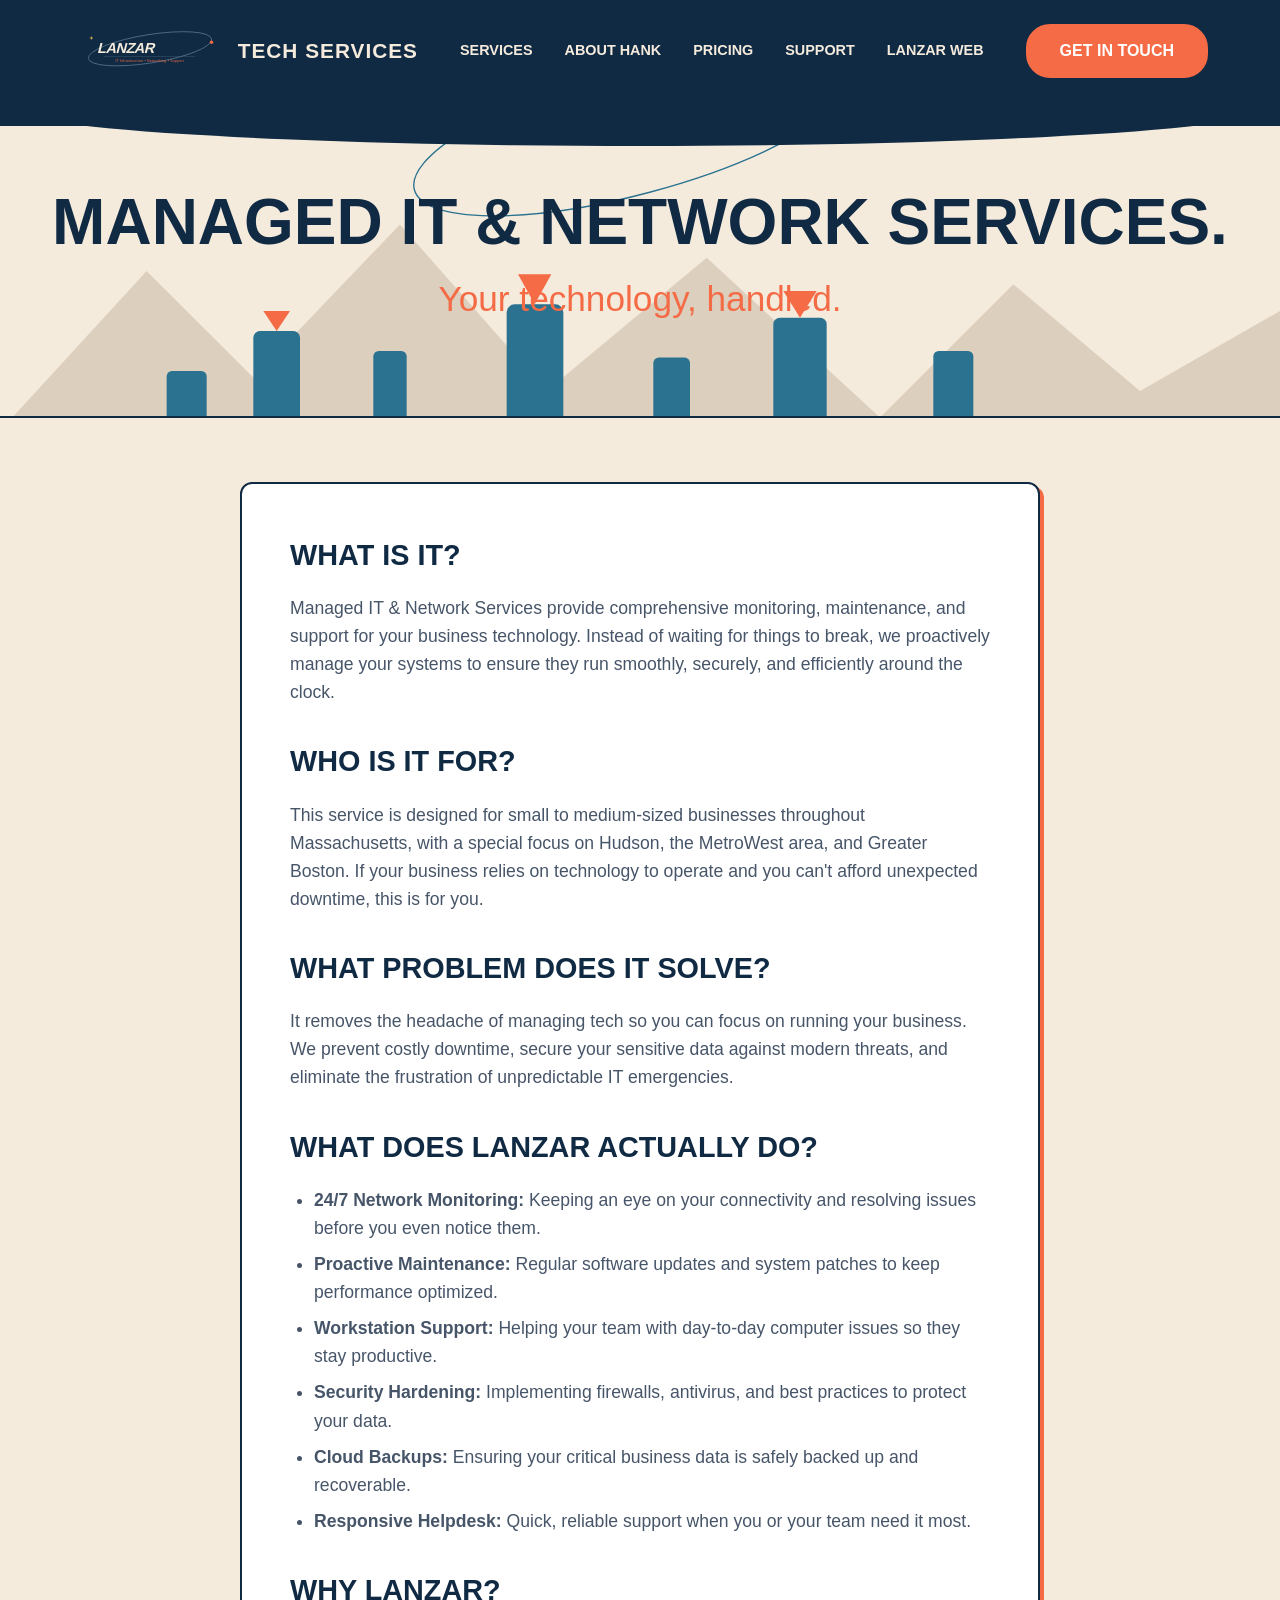
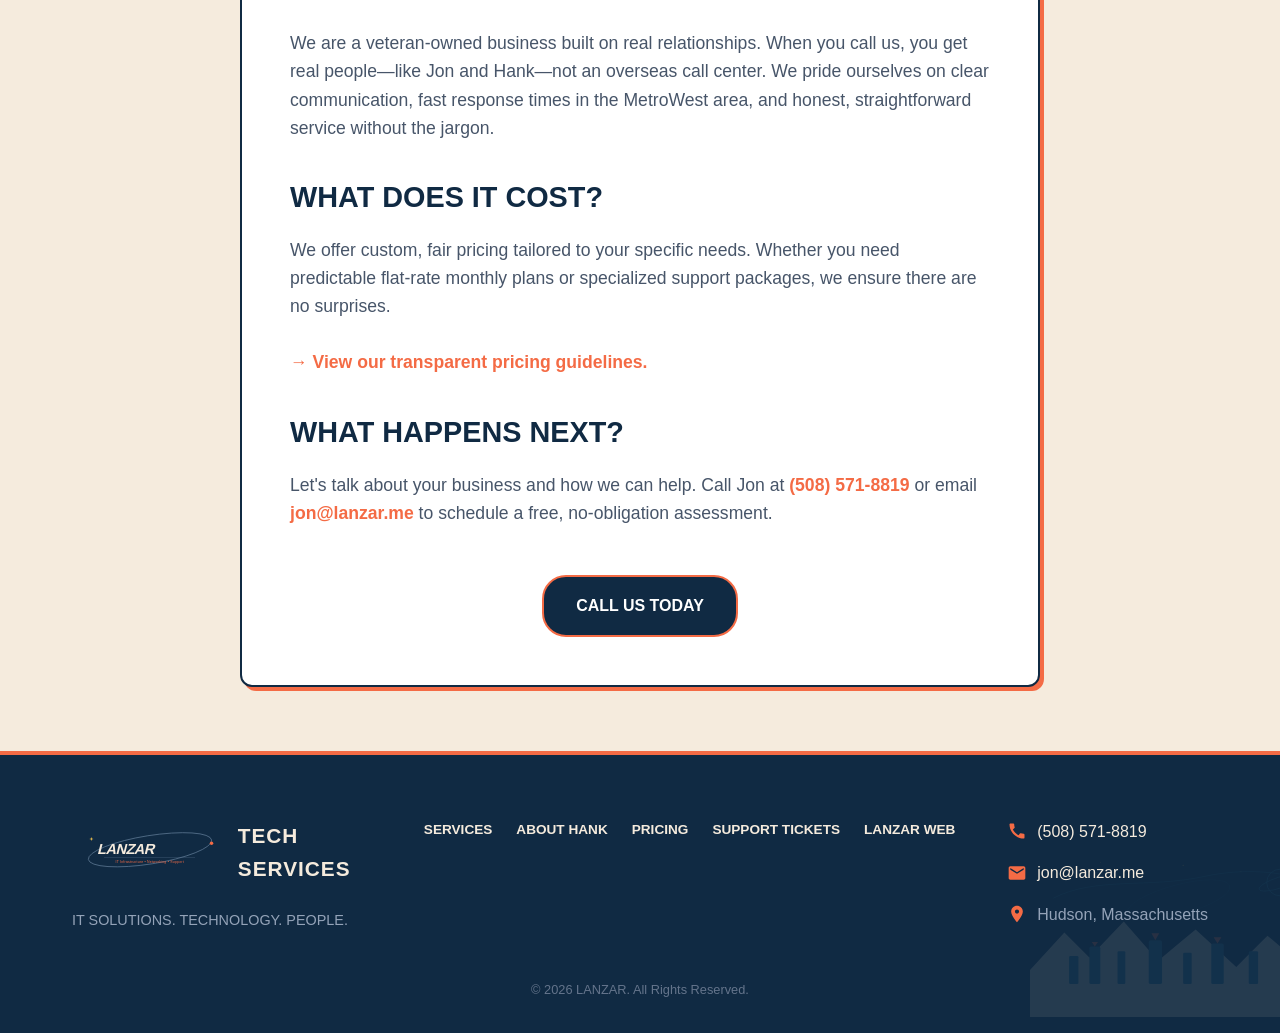
==== managed-it-support.html @ a82e100e "feat(content): add managed IT service page" ====
<!DOCTYPE html>
<html lang="en">
<head>
  <meta charset="UTF-8">
  <meta name="viewport" content="width=device-width, initial-scale=1.0">
  <title>Managed IT & Network Services | LANZAR Tech Services</title>
  <meta name="description" content="Professional Managed IT & Network Services for businesses in Massachusetts, Hudson, MetroWest, and Greater Boston. Prevent downtime and secure your data with LANZAR.">
  <link rel="canonical" href="https://it.lanzar.me/managed-it-support.html">
  <script type="application/ld+json">
  {
    "@context": "https://schema.org",
    "@type": "Service",
    "name": "Managed IT & Network Services",
    "provider": {
      "@type": "LocalBusiness",
      "name": "LANZAR Tech Services",
      "telephone": "+15085718819",
      "email": "jon@lanzar.me",
      "address": {
        "@type": "PostalAddress",
        "addressLocality": "Hudson",
        "addressRegion": "MA",
        "addressCountry": "US"
      }
    },
    "areaServed": {
      "@type": "State",
      "name": "Massachusetts"
    },
    "description": "Comprehensive monitoring, maintenance, and support for business technology in MetroWest and Greater Boston."
  }
  </script>
  <link rel="preconnect" href="https://fonts.googleapis.com">
  <link rel="preconnect" href="https://fonts.gstatic.com" crossorigin>
  <link href="https://fonts.googleapis.com/css2?family=Inter:wght@400;600;700&display=swap" rel="stylesheet">
  <link rel="stylesheet" href="css/main.css">
  <link rel="icon" type="image/svg+xml" href="images/logo-it-light.svg">
  <link rel="icon" type="image/png" sizes="32x32" href="images/favicon-32x32.png">
</head>
<body style="background:var(--color-cream); margin:0;">

<header class="site-header">
  <div class="container" style="display:flex; justify-content:space-between; align-items:center; position:relative; z-index:20;">
    <a href="index.html" aria-label="Go to LANZAR IT homepage" style="display:flex; align-items:center; gap: 10px; text-decoration:none;">
      <img src="images/logo-it-light.svg" alt="LANZAR IT logo" style="height:45px;">
      <span style="font-weight:800; letter-spacing:1px; color:var(--color-cream); font-size:1.3rem;">TECH SERVICES</span>
    </a>
    <nav aria-label="Main navigation" style="display:flex; gap:2rem; align-items:center;">
      <a href="index.html">Services</a>
      <a href="index.html#about">About Hank</a>
      <a href="tech-pricing.html">Pricing</a>
      <a href="https://tickets.lanzar.me">Support</a>
      <a href="https://lanzar.me">LANZAR Web</a>
    </nav>
    <a href="tel:+15085718819" class="btn" style="position:relative; z-index:20;">GET IN TOUCH</a>
  </div>
</header>

<main>
  <!-- Hero Section -->
  <section style="background: url('images/background.svg') center/cover no-repeat; padding: 4rem 2rem; position: relative; border-bottom:2px solid var(--color-navy);">
    <div style="max-width:1200px; margin:0 auto; text-align:center;">
      <h1 style="font-size: 4rem; text-transform: uppercase; line-height: 1.0; color: var(--color-navy); margin-bottom: 1.5rem;">Managed IT &amp; Network Services.</h1>
      <p style="font-family: 'Brush Script MT', cursive, sans-serif; font-size: 2.2rem; color: var(--color-primary); margin-bottom: 2rem; line-height:1.2;">Your technology, handled.</p>
    </div>
  </section>

  <!-- Main Content -->
  <section class="section" style="padding:4rem 2rem;">
    <div style="max-width:800px; margin:0 auto; background:white; border: 2px solid var(--color-navy); border-radius:12px; padding:3rem; box-shadow: 4px 4px 0px var(--color-primary);">
      
      <h2 style="color:var(--color-navy); text-transform:uppercase; font-size:1.8rem; margin-bottom:1rem;">What is it?</h2>
      <p style="color:#475569; font-size:1.1rem; line-height:1.6; margin-bottom:2rem;">Managed IT &amp; Network Services provide comprehensive monitoring, maintenance, and support for your business technology. Instead of waiting for things to break, we proactively manage your systems to ensure they run smoothly, securely, and efficiently around the clock.</p>

      <h2 style="color:var(--color-navy); text-transform:uppercase; font-size:1.8rem; margin-bottom:1rem;">Who is it for?</h2>
      <p style="color:#475569; font-size:1.1rem; line-height:1.6; margin-bottom:2rem;">This service is designed for small to medium-sized businesses throughout Massachusetts, with a special focus on Hudson, the MetroWest area, and Greater Boston. If your business relies on technology to operate and you can't afford unexpected downtime, this is for you.</p>

      <h2 style="color:var(--color-navy); text-transform:uppercase; font-size:1.8rem; margin-bottom:1rem;">What problem does it solve?</h2>
      <p style="color:#475569; font-size:1.1rem; line-height:1.6; margin-bottom:2rem;">It removes the headache of managing tech so you can focus on running your business. We prevent costly downtime, secure your sensitive data against modern threats, and eliminate the frustration of unpredictable IT emergencies.</p>

      <h2 style="color:var(--color-navy); text-transform:uppercase; font-size:1.8rem; margin-bottom:1rem;">What does LANZAR actually do?</h2>
      <ul style="color:#475569; font-size:1.1rem; line-height:1.6; margin-bottom:2rem; padding-left:1.5rem;">
        <li style="margin-bottom:0.5rem;"><strong>24/7 Network Monitoring:</strong> Keeping an eye on your connectivity and resolving issues before you even notice them.</li>
        <li style="margin-bottom:0.5rem;"><strong>Proactive Maintenance:</strong> Regular software updates and system patches to keep performance optimized.</li>
        <li style="margin-bottom:0.5rem;"><strong>Workstation Support:</strong> Helping your team with day-to-day computer issues so they stay productive.</li>
        <li style="margin-bottom:0.5rem;"><strong>Security Hardening:</strong> Implementing firewalls, antivirus, and best practices to protect your data.</li>
        <li style="margin-bottom:0.5rem;"><strong>Cloud Backups:</strong> Ensuring your critical business data is safely backed up and recoverable.</li>
        <li style="margin-bottom:0.5rem;"><strong>Responsive Helpdesk:</strong> Quick, reliable support when you or your team need it most.</li>
      </ul>

      <h2 style="color:var(--color-navy); text-transform:uppercase; font-size:1.8rem; margin-bottom:1rem;">Why LANZAR?</h2>
      <p style="color:#475569; font-size:1.1rem; line-height:1.6; margin-bottom:2rem;">We are a veteran-owned business built on real relationships. When you call us, you get real people&mdash;like Jon and Hank&mdash;not an overseas call center. We pride ourselves on clear communication, fast response times in the MetroWest area, and honest, straightforward service without the jargon.</p>

      <h2 style="color:var(--color-navy); text-transform:uppercase; font-size:1.8rem; margin-bottom:1rem;">What does it cost?</h2>
      <p style="color:#475569; font-size:1.1rem; line-height:1.6; margin-bottom:2rem;">We offer custom, fair pricing tailored to your specific needs. Whether you need predictable flat-rate monthly plans or specialized support packages, we ensure there are no surprises. <br><br> <a href="tech-pricing.html" style="color:var(--color-primary); font-weight:700; text-decoration:none;">&rarr; View our transparent pricing guidelines.</a></p>

      <h2 style="color:var(--color-navy); text-transform:uppercase; font-size:1.8rem; margin-bottom:1rem;">What happens next?</h2>
      <p style="color:#475569; font-size:1.1rem; line-height:1.6; margin-bottom:2rem;">Let's talk about your business and how we can help. Call Jon at <a href="tel:+15085718819" style="color:var(--color-primary); font-weight:700; text-decoration:none;">(508) 571-8819</a> or email <a href="mailto:jon@lanzar.me" style="color:var(--color-primary); font-weight:700; text-decoration:none;">jon@lanzar.me</a> to schedule a free, no-obligation assessment.</p>

      <div style="text-align:center; margin-top:3rem;">
        <a href="tel:+15085718819" class="btn" style="background:var(--color-navy); color:white; border-radius:24px; display:inline-block; padding:1rem 2rem; text-decoration:none; font-weight:bold;">CALL US TODAY</a>
      </div>
    </div>
  </section>
</main>

<footer class="site-footer" style="background:var(--color-navy); color:white; padding:4rem 2rem 2rem; border-top:4px solid var(--color-primary); position:relative; overflow:hidden;">
  <div style="position:absolute; right:-50px; bottom:-50px; opacity:0.1; width:300px; height:300px; background:url('images/background.svg') center/contain no-repeat; z-index:1;"></div>
  
  <div class="container" style="max-width:1200px; margin:0 auto; display:flex; justify-content:space-between; align-items:flex-start; flex-wrap:wrap; gap:2rem; position:relative; z-index:2;">
    
    <div style="max-width:300px;">
      <a href="index.html" aria-label="Go to LANZAR IT homepage" style="display:flex; align-items:center; gap: 10px; margin-bottom:1.5rem; text-decoration:none;">
        <img src="images/logo-it-light.svg" alt="LANZAR IT logo" style="height:45px;">
        <span style="font-weight:800; letter-spacing:1px; color:var(--color-cream); font-size:1.3rem;">TECH SERVICES</span>
      </a>
      <p style="color:#94a3b8; font-size:0.9rem;">IT SOLUTIONS. TECHNOLOGY. PEOPLE.</p>
    </div>
    
    <div style="display:flex; gap:1.5rem; text-transform:uppercase; font-size:0.85rem; font-weight:700; align-items:center;">
      <a href="index.html" style="color:var(--color-cream); text-decoration:none;">Services</a>
      <a href="index.html#about" style="color:var(--color-cream); text-decoration:none;">About Hank</a>
      <a href="tech-pricing.html" style="color:var(--color-cream); text-decoration:none;">Pricing</a>
      <a href="https://tickets.lanzar.me" style="color:var(--color-cream); text-decoration:none;">Support Tickets</a>
      <a href="https://lanzar.me" style="color:var(--color-cream); text-decoration:none;">LANZAR Web</a>
    </div>

    <div style="display:flex; flex-direction:column; gap:1rem;">
      <a href="tel:+15085718819" style="color:var(--color-cream); display:flex; align-items:center; gap:10px; text-decoration:none;">
        <svg width="20" height="20" fill="var(--color-primary)" viewBox="0 0 24 24"><path d="M20.01 15.38c-1.23 0-2.42-.2-3.53-.56a.977.977 0 0 0-1.01.24l-1.57 1.97c-2.83-1.35-5.48-3.9-6.89-6.83l1.95-1.66c.27-.28.35-.67.24-1.02-.37-1.11-.56-2.3-.56-3.53 0-.54-.45-.99-.99-.99H4.19C3.65 3 3 3.24 3 3.99 3 13.28 10.73 21 20.01 21c.71 0 .99-.63.99-1.18v-3.45c0-.54-.45-.99-.99-.99z"/></svg>
        (508) 571-8819
      </a>
      <a href="mailto:jon@lanzar.me" style="color:var(--color-cream); display:flex; align-items:center; gap:10px; text-decoration:none;">
        <svg width="20" height="20" fill="var(--color-primary)" viewBox="0 0 24 24"><path d="M20 4H4c-1.1 0-1.99.9-1.99 2L2 18c0 1.1.9 2 2 2h16c1.1 0 2-.9 2-2V6c0-1.1-.9-2-2-2zm0 4l-8 5-8-5V6l8 5 8-5v2z"/></svg>
        jon@lanzar.me
      </a>
      <div style="color:#94a3b8; display:flex; align-items:center; gap:10px;">
        <svg width="20" height="20" fill="var(--color-primary)" viewBox="0 0 24 24"><path d="M12 2C8.13 2 5 5.13 5 9c0 5.25 7 13 7 13s7-7.75 7-13c0-3.87-3.13-7-7-7zm0 9.5c-1.38 0-2.5-1.12-2.5-2.5s1.12-2.5 2.5-2.5 2.5 1.12 2.5 2.5-1.12 2.5-2.5 2.5z"/></svg>
        Hudson, Massachusetts
      </div>
    </div>

  </div>
  <div style="text-align:center; margin-top:3rem; font-size:0.8rem; color:#64748b; position:relative; z-index:2;">
    &copy; 2026 LANZAR. All Rights Reserved.
  </div>
</footer>

</body>
</html>
---- css/main.css ----
﻿
:root {
    --color-navy: #102A43;
    --color-cream: #F5EBDD;
    --color-primary: #F46B45;
    --color-accent: #E2B84D;
    --font-heading: 'Space Grotesk', sans-serif;
    --font-body: 'Space Grotesk', sans-serif;
}

* {
    box-sizing: border-box;
    margin: 0;
    padding: 0;
}

body {
    font-family: var(--font-body);
    background-color: var(--color-cream);
    color: var(--color-navy);
    line-height: 1.6;
    overflow-x: hidden;
}

.container {
    max-width: 1200px;
    margin: 0 auto;
    padding: 0 2rem;
}

/* Header */
.site-header {
    background: var(--color-navy);
    color: white;
    padding: 1.5rem 0 3rem 0; /* Extra padding for the curve */
    position: relative;
}
.site-header::after {
    content: '';
    position: absolute;
    bottom: -20px;
    left: 0;
    width: 100%;
    height: 40px;
    background: var(--color-navy);
    border-radius: 0 0 50% 50% / 0 0 100% 100%;
    z-index: 10;
}

nav a {
    color: var(--color-cream);
    text-decoration: none;
    font-weight: 700;
    text-transform: uppercase;
    font-size: 0.9rem;
    transition: color 0.2s;
}
nav a:hover {
    color: var(--color-primary);
}

.btn {
    display: inline-block;
    background-color: var(--color-primary);
    color: white;
    padding: 0.75rem 2rem;
    border-radius: 24px;
    text-decoration: none;
    font-weight: 700;
    text-transform: uppercase;
    text-align: center;
    transition: all 0.2s;
    border: 2px solid var(--color-primary);
}
.btn:hover {
    background-color: #d15532;
    border-color: #d15532;
    transform: translateY(-2px);
}
.btn-outline {
    background-color: transparent;
    color: var(--color-primary);
}
.btn-outline:hover {
    background-color: var(--color-primary);
    color: white;
}
.btn-outline-white {
    background-color: transparent;
    border: 2px solid white;
    color: white;
}
.btn-outline-white:hover {
    background-color: white;
    color: var(--color-navy);
}

.decor-star {
    color: var(--color-primary);
    font-size: 1.2rem;
    display: inline-block;
    transform: translateY(-5px);
    margin-left: 0.2rem;
}

/* Service Cards */
.service-card {
    background: white;
    border: 2px solid var(--color-navy);
    border-radius: 12px;
    overflow: hidden;
    box-shadow: 4px 4px 0px rgba(16, 42, 67, 0.1);
    display: flex;
    flex-direction: column;
    transition: transform 0.2s;
}
.service-card:hover {
    transform: translateY(-4px);
    box-shadow: 6px 6px 0px rgba(244, 107, 69, 0.3);
}
.service-card img {
    width: 100%;
    aspect-ratio: 4/3;
    object-fit: cover;
    border-bottom: 2px solid var(--color-navy);
}
.service-card-content {
    padding: 1.5rem;
    flex-grow: 1;
    display: flex;
    flex-direction: column;
}
.service-card h3 {
    color: var(--color-navy);
    text-transform: uppercase;
    font-size: 1.2rem;
    margin-bottom: 0.5rem;
    line-height: 1.2;
}
.service-card p {
    color: #475569;
    font-size: 0.95rem;
    margin-bottom: 1.5rem;
    flex-grow: 1;
}
.service-card .card-action {
    display: flex;
    justify-content: flex-end;
}
.icon-btn-round {
    background: var(--color-primary);
    color: white;
    width: 32px;
    height: 32px;
    border-radius: 50%;
    display: flex;
    align-items: center;
    justify-content: center;
    font-size: 1.2rem;
    font-weight: bold;
    text-decoration: none;
}

/* Floating Banner */
.floating-banner {
    background: white;
    border: 2px solid var(--color-navy);
    border-radius: 100px;
    padding: 1rem 3rem;
    box-shadow: 4px 4px 0px rgba(16, 42, 67, 0.1);
    display: flex;
    justify-content: space-between;
    align-items: center;
    flex-wrap: wrap;
    gap: 2rem;
    position: relative;
    z-index: 5;
    max-width: 1100px;
    margin: 4rem auto;
}

/* Icon features */
.feature-icon-list {
    display: flex;
    flex-direction: column;
    gap: 1.5rem;
}
.feature-item {
    display: flex;
    align-items: flex-start;
    gap: 1rem;
}
.feature-icon {
    background: var(--color-navy);
    color: white;
    width: 36px;
    height: 36px;
    border-radius: 50%;
    display: flex;
    align-items: center;
    justify-content: center;
    flex-shrink: 0;
}
.feature-item h4 {
    font-size: 1rem;
    text-transform: uppercase;
    color: var(--color-navy);
    margin-bottom: 0.2rem;
}
.feature-item p {
    font-size: 0.9rem;
    color: #475569;
    margin: 0;
}

/* Three column layout for Help/Van/Hank */
.three-col-grid {
    display: grid;
    grid-template-columns: 1fr 0.8fr 1fr;
    gap: 1.5rem;
}

/* Why Choose Icons */
.why-choose-grid {
    display: grid;
    grid-template-columns: repeat(auto-fit, minmax(200px, 1fr));
    gap: 2rem;
    margin-top: 3rem;
    padding-top: 3rem;
    border-top: 2px dashed #cbd5e1;
}
.why-item {
    display: flex;
    align-items: center;
    gap: 1rem;
}
.why-item-icon {
    width: 40px;
    height: 40px;
    border: 2px solid var(--color-navy);
    border-radius: 8px;
    display: flex;
    align-items: center;
    justify-content: center;
}

.script-text {
    font-family: 'Brush Script MT', cursive, sans-serif;
    color: var(--color-primary);
    line-height: 1.2;
}

*:focus-visible {
    outline: 2px solid #F46B45;
    outline-offset: 4px;
}
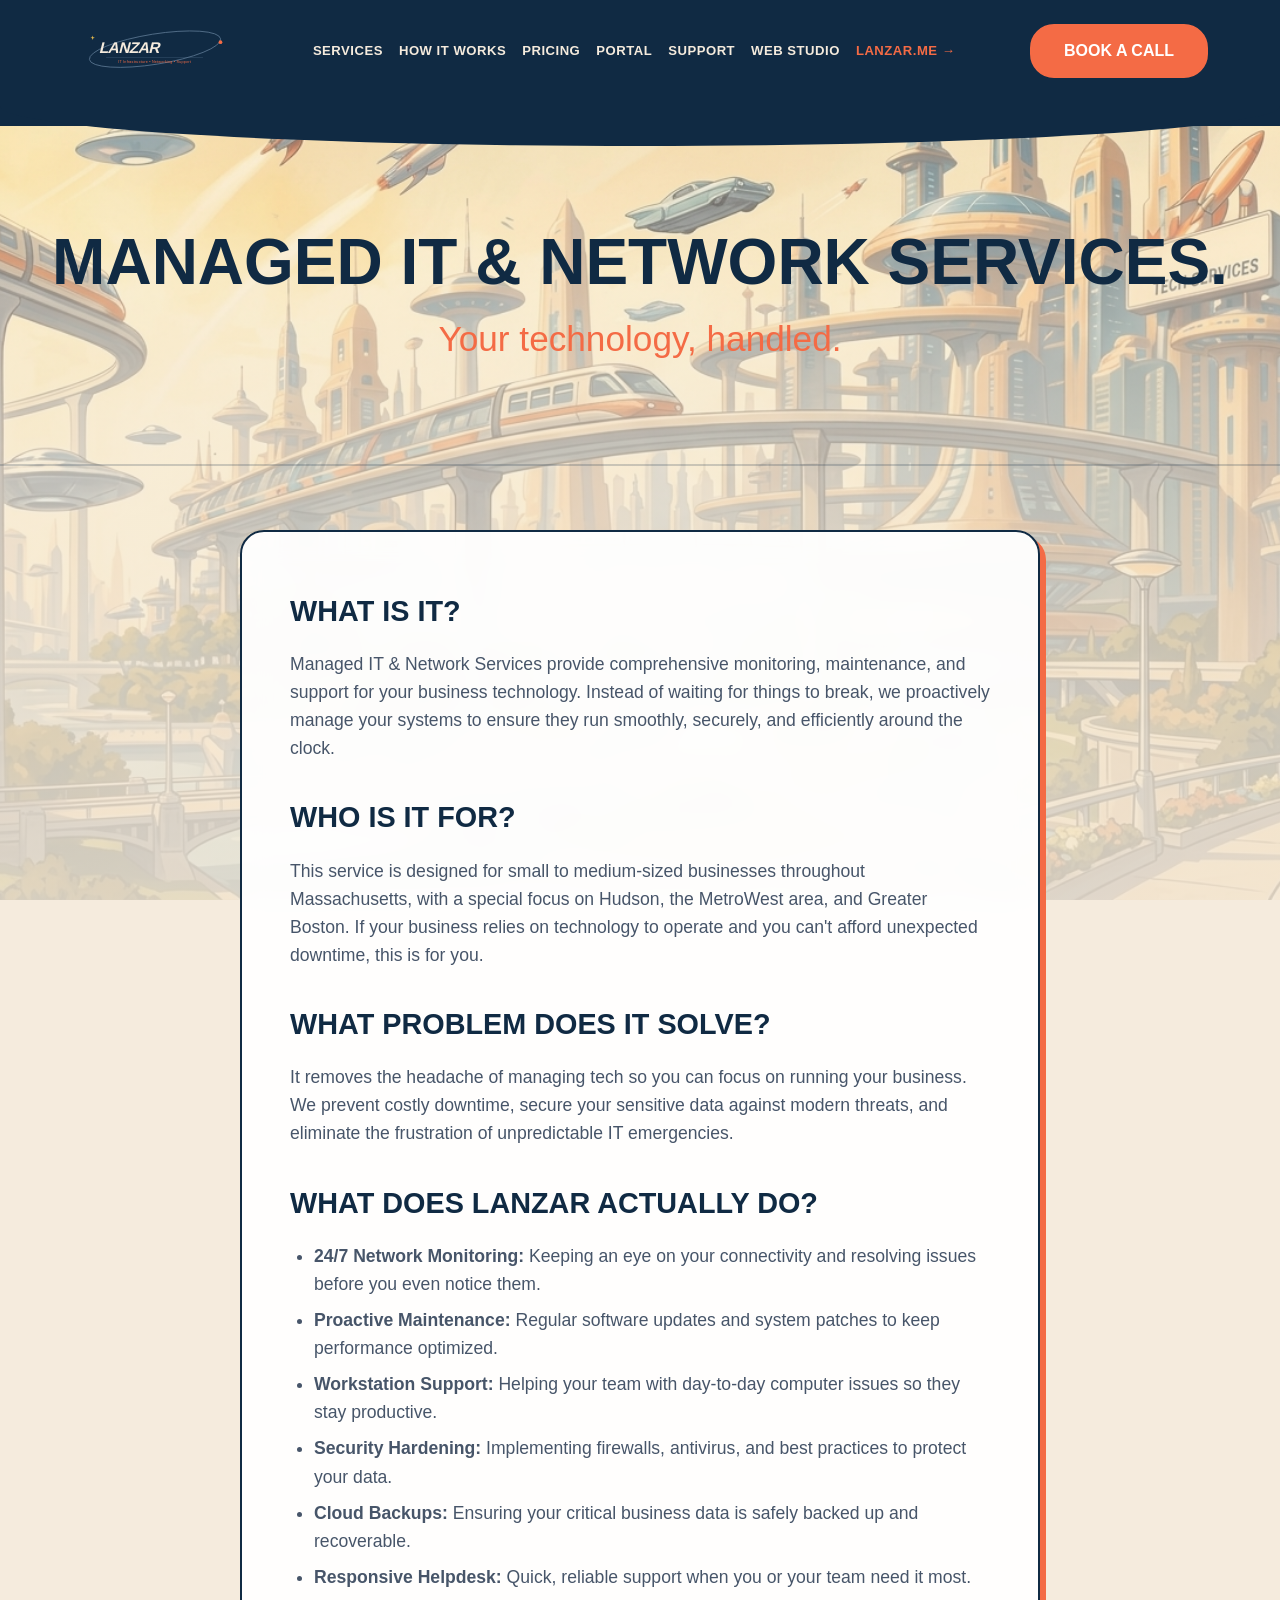
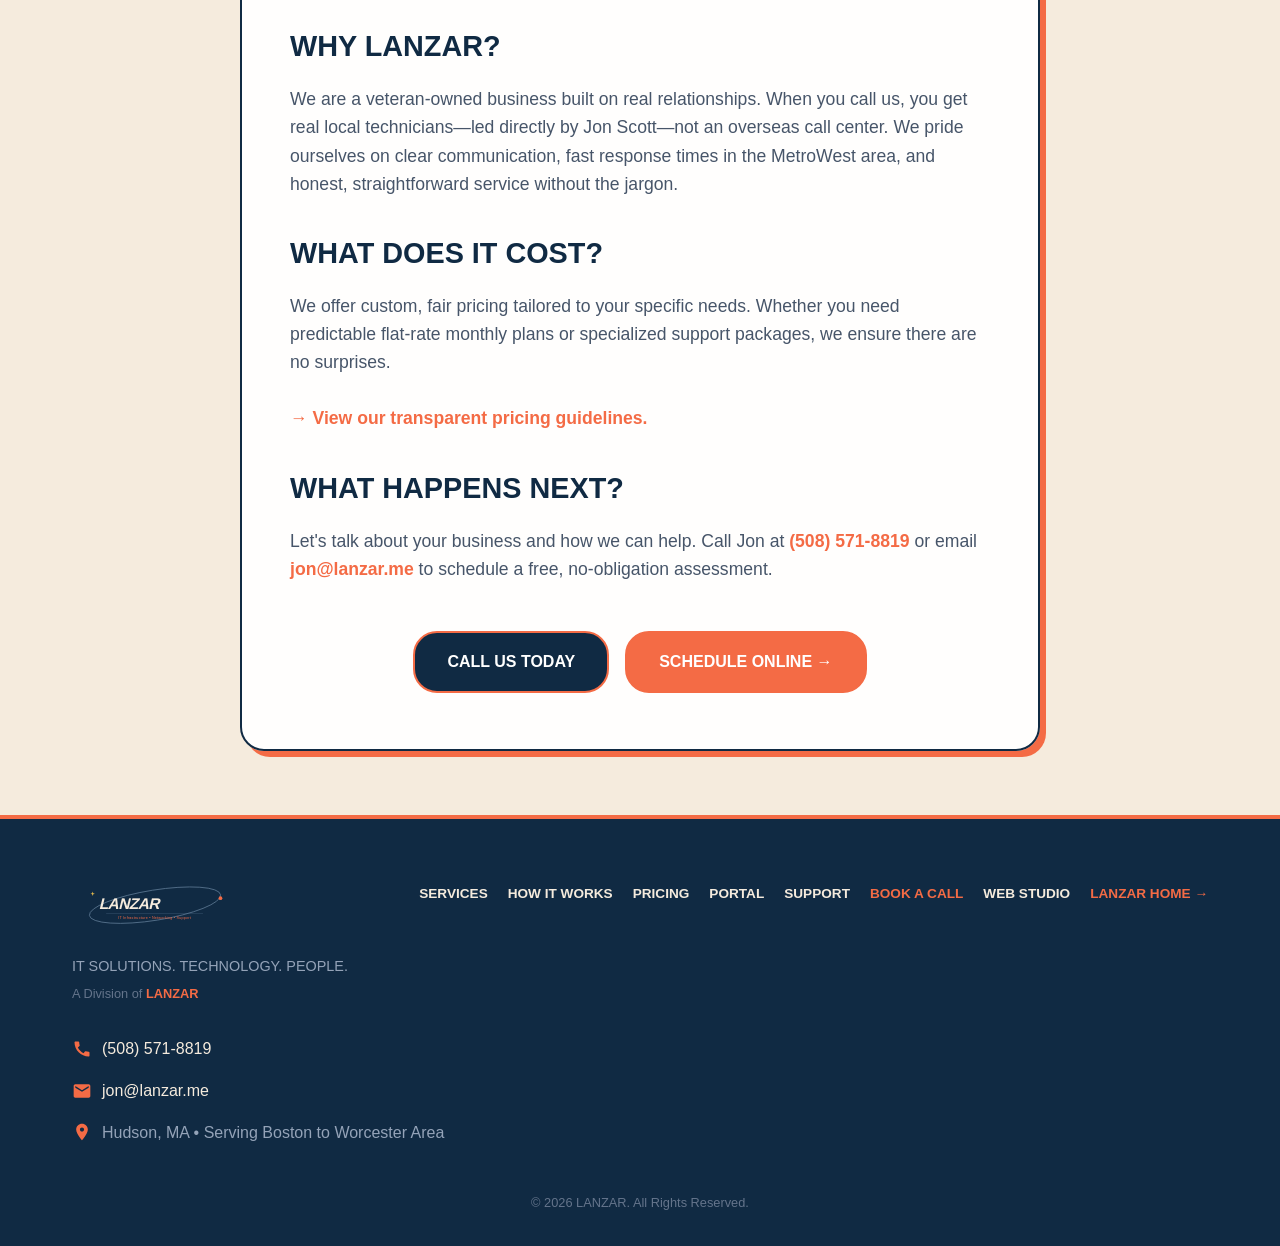
==== commit 78a9c14e: "feat(pricing): implement 3-tier support plans, on-demand pricing, defined packages, and local person" ====
--- a/managed-it-support.html
+++ b/managed-it-support.html
@@ -37,28 +37,30 @@
   <link rel="icon" type="image/svg+xml" href="images/logo-it-light.svg">
   <link rel="icon" type="image/png" sizes="32x32" href="images/favicon-32x32.png">
 </head>
-<body style="background:var(--color-cream); margin:0;">
+<body>
+<div class="site-backdrop" aria-hidden="true"></div>
 
 <header class="site-header">
   <div class="container" style="display:flex; justify-content:space-between; align-items:center; position:relative; z-index:20;">
-    <a href="index.html" aria-label="Go to LANZAR IT homepage" style="display:flex; align-items:center; gap: 10px; text-decoration:none;">
-      <img src="images/logo-it-light.svg" alt="LANZAR IT logo" style="height:45px;">
-      <span style="font-weight:800; letter-spacing:1px; color:var(--color-cream); font-size:1.3rem;">TECH SERVICES</span>
+    <a href="https://lanzar.me" aria-label="Go to LANZAR Corporate Homepage" title="Return to LANZAR Corporate Home" style="display:flex; align-items:center; gap: 10px; text-decoration:none;">
+      <img src="images/logo-it-light.svg" alt="LANZAR IT" style="height:48px;">
     </a>
-    <nav aria-label="Main navigation" style="display:flex; gap:2rem; align-items:center;">
+    <nav aria-label="Main navigation" style="display:flex; gap:1rem; align-items:center;">
       <a href="index.html">Services</a>
-      <a href="index.html#about">About Hank</a>
+      <a href="index.html#about">How It Works</a>
       <a href="tech-pricing.html">Pricing</a>
-      <a href="https://tickets.lanzar.me">Support</a>
-      <a href="https://lanzar.me">LANZAR Web</a>
+      <a href="https://portal.lanzar.me" target="_blank" rel="noopener noreferrer">Portal</a>
+      <a href="https://tickets.lanzar.me" target="_blank" rel="noopener noreferrer">Support</a>
+      <a href="https://web.lanzar.me" target="_blank" rel="noopener noreferrer">Web Studio</a>
+      <a href="https://lanzar.me" style="color:var(--color-primary); font-weight:800;" title="Return to LANZAR Corporate Home">LANZAR.me &rarr;</a>
     </nav>
-    <a href="tel:+15085718819" class="btn" style="position:relative; z-index:20;">GET IN TOUCH</a>
+    <a href="https://lanzar.zohobookings.com/lanzar/#/lanzar" target="_blank" rel="noopener noreferrer" class="btn" style="position:relative; z-index:20;">BOOK A CALL</a>
   </div>
 </header>
 
 <main>
   <!-- Hero Section -->
-  <section style="background: url('images/background.svg') center/cover no-repeat; padding: 4rem 2rem; position: relative; border-bottom:2px solid var(--color-navy);">
+  <section class="hero-section" style="padding: 6.5rem 2rem 4.5rem; position: relative; border-bottom:2px solid rgba(16,42,67,0.2);">
     <div style="max-width:1200px; margin:0 auto; text-align:center;">
       <h1 style="font-size: 4rem; text-transform: uppercase; line-height: 1.0; color: var(--color-navy); margin-bottom: 1.5rem;">Managed IT &amp; Network Services.</h1>
       <p style="font-family: 'Brush Script MT', cursive, sans-serif; font-size: 2.2rem; color: var(--color-primary); margin-bottom: 2rem; line-height:1.2;">Your technology, handled.</p>
@@ -67,7 +69,7 @@
 
   <!-- Main Content -->
   <section class="section" style="padding:4rem 2rem;">
-    <div style="max-width:800px; margin:0 auto; background:white; border: 2px solid var(--color-navy); border-radius:12px; padding:3rem; box-shadow: 4px 4px 0px var(--color-primary);">
+    <div style="max-width:800px; margin:0 auto; background:rgba(255,255,255,0.94); backdrop-filter:blur(14px); -webkit-backdrop-filter:blur(14px); border: 2px solid var(--color-navy); border-radius:24px; padding:3.5rem 3rem; box-shadow: 6px 6px 0px var(--color-primary);">
       
       <h2 style="color:var(--color-navy); text-transform:uppercase; font-size:1.8rem; margin-bottom:1rem;">What is it?</h2>
       <p style="color:#475569; font-size:1.1rem; line-height:1.6; margin-bottom:2rem;">Managed IT &amp; Network Services provide comprehensive monitoring, maintenance, and support for your business technology. Instead of waiting for things to break, we proactively manage your systems to ensure they run smoothly, securely, and efficiently around the clock.</p>
@@ -89,7 +91,7 @@
       </ul>
 
       <h2 style="color:var(--color-navy); text-transform:uppercase; font-size:1.8rem; margin-bottom:1rem;">Why LANZAR?</h2>
-      <p style="color:#475569; font-size:1.1rem; line-height:1.6; margin-bottom:2rem;">We are a veteran-owned business built on real relationships. When you call us, you get real people&mdash;like Jon and Hank&mdash;not an overseas call center. We pride ourselves on clear communication, fast response times in the MetroWest area, and honest, straightforward service without the jargon.</p>
+      <p style="color:#475569; font-size:1.1rem; line-height:1.6; margin-bottom:2rem;">We are a veteran-owned business built on real relationships. When you call us, you get real local technicians&mdash;led directly by Jon Scott&mdash;not an overseas call center. We pride ourselves on clear communication, fast response times in the MetroWest area, and honest, straightforward service without the jargon.</p>
 
       <h2 style="color:var(--color-navy); text-transform:uppercase; font-size:1.8rem; margin-bottom:1rem;">What does it cost?</h2>
       <p style="color:#475569; font-size:1.1rem; line-height:1.6; margin-bottom:2rem;">We offer custom, fair pricing tailored to your specific needs. Whether you need predictable flat-rate monthly plans or specialized support packages, we ensure there are no surprises. <br><br> <a href="tech-pricing.html" style="color:var(--color-primary); font-weight:700; text-decoration:none;">&rarr; View our transparent pricing guidelines.</a></p>
@@ -97,32 +99,36 @@
       <h2 style="color:var(--color-navy); text-transform:uppercase; font-size:1.8rem; margin-bottom:1rem;">What happens next?</h2>
       <p style="color:#475569; font-size:1.1rem; line-height:1.6; margin-bottom:2rem;">Let's talk about your business and how we can help. Call Jon at <a href="tel:+15085718819" style="color:var(--color-primary); font-weight:700; text-decoration:none;">(508) 571-8819</a> or email <a href="mailto:jon@lanzar.me" style="color:var(--color-primary); font-weight:700; text-decoration:none;">jon@lanzar.me</a> to schedule a free, no-obligation assessment.</p>
 
-      <div style="text-align:center; margin-top:3rem;">
+      <div style="text-align:center; margin-top:3rem; display:flex; justify-content:center; gap:1rem; flex-wrap:wrap;">
         <a href="tel:+15085718819" class="btn" style="background:var(--color-navy); color:white; border-radius:24px; display:inline-block; padding:1rem 2rem; text-decoration:none; font-weight:bold;">CALL US TODAY</a>
+        <a href="https://lanzar.zohobookings.com/lanzar/#/lanzar" target="_blank" rel="noopener noreferrer" class="btn" style="background:var(--color-primary); color:white; border-radius:24px; display:inline-block; padding:1rem 2rem; text-decoration:none; font-weight:bold;">SCHEDULE ONLINE &rarr;</a>
       </div>
     </div>
   </section>
 </main>
 
 <footer class="site-footer" style="background:var(--color-navy); color:white; padding:4rem 2rem 2rem; border-top:4px solid var(--color-primary); position:relative; overflow:hidden;">
-  <div style="position:absolute; right:-50px; bottom:-50px; opacity:0.1; width:300px; height:300px; background:url('images/background.svg') center/contain no-repeat; z-index:1;"></div>
+  
   
   <div class="container" style="max-width:1200px; margin:0 auto; display:flex; justify-content:space-between; align-items:flex-start; flex-wrap:wrap; gap:2rem; position:relative; z-index:2;">
     
     <div style="max-width:300px;">
-      <a href="index.html" aria-label="Go to LANZAR IT homepage" style="display:flex; align-items:center; gap: 10px; margin-bottom:1.5rem; text-decoration:none;">
-        <img src="images/logo-it-light.svg" alt="LANZAR IT logo" style="height:45px;">
-        <span style="font-weight:800; letter-spacing:1px; color:var(--color-cream); font-size:1.3rem;">TECH SERVICES</span>
-      </a>
+      <a href="https://lanzar.me" aria-label="Go to LANZAR Corporate Homepage" title="Return to LANZAR Corporate Home" style="display:flex; align-items:center; gap: 10px; margin-bottom:1.5rem; text-decoration:none;">
+      <img src="images/logo-it-light.svg" alt="LANZAR IT" style="height:48px;">
+    </a>
       <p style="color:#94a3b8; font-size:0.9rem;">IT SOLUTIONS. TECHNOLOGY. PEOPLE.</p>
+      <p style="color:#64748b; font-size:0.8rem; margin-top:0.4rem;">A Division of <a href="https://lanzar.me" style="color:var(--color-primary); text-decoration:none; font-weight:600;">LANZAR</a></p>
     </div>
     
-    <div style="display:flex; gap:1.5rem; text-transform:uppercase; font-size:0.85rem; font-weight:700; align-items:center;">
+    <div style="display:flex; gap:1.25rem; text-transform:uppercase; font-size:0.85rem; font-weight:700; align-items:center; flex-wrap:wrap;">
       <a href="index.html" style="color:var(--color-cream); text-decoration:none;">Services</a>
-      <a href="index.html#about" style="color:var(--color-cream); text-decoration:none;">About Hank</a>
+      <a href="index.html#about" style="color:var(--color-cream); text-decoration:none;">How It Works</a>
       <a href="tech-pricing.html" style="color:var(--color-cream); text-decoration:none;">Pricing</a>
-      <a href="https://tickets.lanzar.me" style="color:var(--color-cream); text-decoration:none;">Support Tickets</a>
-      <a href="https://lanzar.me" style="color:var(--color-cream); text-decoration:none;">LANZAR Web</a>
+      <a href="https://portal.lanzar.me" target="_blank" rel="noopener noreferrer" style="color:var(--color-cream); text-decoration:none;">Portal</a>
+      <a href="https://tickets.lanzar.me" target="_blank" rel="noopener noreferrer" style="color:var(--color-cream); text-decoration:none;">Support</a>
+      <a href="https://lanzar.zohobookings.com/lanzar/#/lanzar" target="_blank" rel="noopener noreferrer" style="color:var(--color-primary); text-decoration:none;">Book a Call</a>
+      <a href="https://web.lanzar.me" target="_blank" rel="noopener noreferrer" style="color:var(--color-cream); text-decoration:none;">Web Studio</a>
+      <a href="https://lanzar.me" style="color:var(--color-primary); text-decoration:none;">LANZAR Home &rarr;</a>
     </div>
 
     <div style="display:flex; flex-direction:column; gap:1rem;">
@@ -136,7 +142,7 @@
       </a>
       <div style="color:#94a3b8; display:flex; align-items:center; gap:10px;">
         <svg width="20" height="20" fill="var(--color-primary)" viewBox="0 0 24 24"><path d="M12 2C8.13 2 5 5.13 5 9c0 5.25 7 13 7 13s7-7.75 7-13c0-3.87-3.13-7-7-7zm0 9.5c-1.38 0-2.5-1.12-2.5-2.5s1.12-2.5 2.5-2.5 2.5 1.12 2.5 2.5-1.12 2.5-2.5 2.5z"/></svg>
-        Hudson, Massachusetts
+        Hudson, MA &bull; Serving Boston to Worcester Area
       </div>
     </div>
 
--- a/css/main.css
+++ b/css/main.css
@@ -14,12 +14,43 @@
     padding: 0;
 }
 
+html {
+    min-height: 100%;
+    background-color: var(--color-cream);
+}
+
 body {
     font-family: var(--font-body);
-    background-color: var(--color-cream);
     color: var(--color-navy);
     line-height: 1.6;
     overflow-x: hidden;
+    position: relative;
+    min-height: 100vh;
+    margin: 0;
+    background-color: var(--color-cream);
+    background-image: 
+        linear-gradient(180deg, 
+            rgba(245, 235, 221, 0.18) 0%, 
+            rgba(245, 235, 221, 0.38) 20%, 
+            rgba(245, 235, 221, 0.62) 45%, 
+            rgba(245, 235, 221, 0.74) 70%, 
+            rgba(245, 235, 221, 0.84) 100%
+        ),
+        url('../images/city-bg.jpg');
+    background-size: cover;
+    background-position: top center;
+    background-repeat: no-repeat;
+    background-attachment: fixed;
+}
+
+/* Fallback & smooth layer */
+.site-backdrop {
+    display: none;
+}
+
+.site-header, main, .site-footer {
+    position: relative;
+    z-index: 1;
 }
 
 .container {
@@ -52,7 +83,9 @@
     text-decoration: none;
     font-weight: 700;
     text-transform: uppercase;
-    font-size: 0.9rem;
+    font-size: 0.82rem;
+    letter-spacing: 0.5px;
+    white-space: nowrap;
     transition: color 0.2s;
 }
 nav a:hover {
@@ -105,22 +138,25 @@
 
 /* Service Cards */
 .service-card {
-    background: white;
-    border: 2px solid var(--color-navy);
-    border-radius: 12px;
+    background: rgba(255, 255, 255, 0.92);
+    backdrop-filter: blur(12px);
+    -webkit-backdrop-filter: blur(12px);
+    border: 2px solid var(--color-navy);
+    border-radius: 16px;
     overflow: hidden;
-    box-shadow: 4px 4px 0px rgba(16, 42, 67, 0.1);
+    box-shadow: 6px 6px 0px rgba(16, 42, 67, 0.15), 0 10px 25px rgba(16, 42, 67, 0.05);
     display: flex;
     flex-direction: column;
-    transition: transform 0.2s;
+    transition: transform 0.25s ease, box-shadow 0.25s ease;
 }
 .service-card:hover {
-    transform: translateY(-4px);
-    box-shadow: 6px 6px 0px rgba(244, 107, 69, 0.3);
+    transform: translateY(-6px);
+    box-shadow: 8px 8px 0px var(--color-primary), 0 20px 35px rgba(244, 107, 69, 0.22);
 }
 .service-card img {
     width: 100%;
-    aspect-ratio: 4/3;
+    aspect-ratio: 16/9;
+    max-height: 165px;
     object-fit: cover;
     border-bottom: 2px solid var(--color-navy);
 }
@@ -163,11 +199,13 @@
 
 /* Floating Banner */
 .floating-banner {
-    background: white;
-    border: 2px solid var(--color-navy);
-    border-radius: 100px;
-    padding: 1rem 3rem;
-    box-shadow: 4px 4px 0px rgba(16, 42, 67, 0.1);
+    background: rgba(255, 255, 255, 0.94);
+    backdrop-filter: blur(16px);
+    -webkit-backdrop-filter: blur(16px);
+    border: 2px solid var(--color-navy);
+    border-radius: 28px;
+    padding: 1.5rem 3rem;
+    box-shadow: 6px 6px 0px rgba(16, 42, 67, 0.16), 0 15px 35px rgba(0, 0, 0, 0.06);
     display: flex;
     justify-content: space-between;
     align-items: center;
@@ -176,7 +214,7 @@
     position: relative;
     z-index: 5;
     max-width: 1100px;
-    margin: 4rem auto;
+    margin: 4.5rem auto;
 }
 
 /* Icon features */
@@ -254,3 +292,1067 @@
     outline: 2px solid #F46B45;
     outline-offset: 4px;
 }
+
+/* Retro-futuristic UI enhancements */
+.glass-panel {
+    background: rgba(255, 255, 255, 0.92);
+    backdrop-filter: blur(12px);
+    -webkit-backdrop-filter: blur(12px);
+    border: 2px solid var(--color-navy);
+    border-radius: 20px;
+    box-shadow: 6px 6px 0px rgba(16, 42, 67, 0.15), 0 15px 30px rgba(0, 0, 0, 0.05);
+}
+
+.section-header-badge {
+    display: inline-flex;
+    align-items: center;
+    gap: 0.5rem;
+    background: rgba(255, 255, 255, 0.94);
+    backdrop-filter: blur(12px);
+    -webkit-backdrop-filter: blur(12px);
+    padding: 0.6rem 2.2rem;
+    border-radius: 40px;
+    border: 2px solid var(--color-navy);
+    box-shadow: 4px 4px 0px rgba(16, 42, 67, 0.15);
+    color: var(--color-navy);
+    font-size: 2.2rem;
+    text-transform: uppercase;
+    font-weight: 800;
+    letter-spacing: 0.5px;
+    margin-bottom: 2.5rem;
+}
+
+
+/* ==========================================================
+   Unified Hero Card & Balanced Viewport Layout
+   ========================================================== */
+
+.hero-section {
+    padding: 2.25rem 1.5rem 2.25rem;
+    position: relative;
+    border-bottom: 2px solid rgba(16, 42, 67, 0.2);
+}
+
+.hero-unified-card {
+    background: rgba(255, 255, 255, 0.94);
+    backdrop-filter: blur(16px);
+    -webkit-backdrop-filter: blur(16px);
+    border: 2px solid var(--color-navy);
+    border-radius: 24px;
+    box-shadow: 6px 6px 0px rgba(16, 42, 67, 0.18), 0 20px 40px rgba(16, 42, 67, 0.08);
+    display: grid;
+    grid-template-columns: 1.15fr 0.85fr;
+    align-items: stretch;
+    overflow: hidden;
+}
+
+.hero-copy-column {
+    padding: 2.25rem 2.5rem;
+    display: flex;
+    flex-direction: column;
+    justify-content: center;
+}
+
+.hero-eyebrow {
+    font-size: 0.75rem;
+    font-weight: 800;
+    letter-spacing: 0.12em;
+    color: var(--color-primary);
+    text-transform: uppercase;
+    margin-bottom: 0.75rem;
+    display: flex;
+    align-items: center;
+    gap: 8px;
+}
+
+.hero-eyebrow-dot {
+    width: 8px;
+    height: 8px;
+    border-radius: 50%;
+    background: var(--color-primary);
+    display: inline-block;
+}
+
+.hero-headline {
+    font-size: clamp(2rem, 3vw, 2.75rem);
+    text-transform: uppercase;
+    line-height: 1.05;
+    color: var(--color-navy);
+    margin: 0 0 0.85rem;
+}
+
+.hero-lead {
+    font-size: 1.05rem;
+    color: var(--color-navy);
+    font-weight: 600;
+    line-height: 1.45;
+    margin: 0 0 0.4rem;
+}
+
+.hero-script {
+    font-size: 1.55rem;
+    margin: 0 0 1rem;
+    color: var(--color-primary);
+}
+
+.hero-script .script-sub {
+    color: var(--color-navy);
+}
+
+.hero-trust-chips {
+    display: flex;
+    gap: 0.6rem;
+    flex-wrap: wrap;
+    margin-bottom: 1.5rem;
+    font-size: 0.8rem;
+    font-weight: 700;
+    color: var(--color-navy);
+}
+
+.trust-chip {
+    display: inline-flex;
+    align-items: center;
+    gap: 6px;
+    background: rgba(244, 107, 69, 0.1);
+    padding: 0.3rem 0.75rem;
+    border-radius: 20px;
+    border: 1px solid rgba(244, 107, 69, 0.25);
+}
+
+.chip-check {
+    color: var(--color-primary);
+    font-size: 0.95rem;
+}
+
+.hero-action-bar {
+    display: grid;
+    grid-template-columns: repeat(auto-fit, minmax(170px, 1fr));
+    gap: 0.75rem;
+}
+
+.hero-cta-btn {
+    display: flex;
+    align-items: center;
+    gap: 12px;
+    padding: 0.65rem 1rem;
+    border-radius: 12px;
+    text-decoration: none;
+    transition: transform 0.2s ease, box-shadow 0.2s ease;
+    box-sizing: border-box;
+}
+
+.hero-cta-btn:hover {
+    transform: translateY(-2px);
+}
+
+.hero-cta-btn small {
+    display: block;
+    font-size: 0.65rem;
+    font-weight: 800;
+    text-transform: uppercase;
+    letter-spacing: 0.06em;
+    line-height: 1.1;
+}
+
+.hero-cta-btn strong {
+    display: block;
+    font-size: 0.96rem;
+    font-weight: 800;
+    line-height: 1.2;
+}
+
+.hero-cta-btn.cta-call {
+    background: white;
+    border: 2px solid var(--color-primary);
+    color: var(--color-navy);
+    box-shadow: 3px 3px 0 var(--color-primary);
+}
+
+.hero-cta-btn.cta-call small {
+    color: var(--color-navy);
+}
+
+.hero-cta-btn.cta-book {
+    background: var(--color-primary);
+    border: 2px solid var(--color-navy);
+    color: white;
+    box-shadow: 3px 3px 0 var(--color-navy);
+}
+
+.hero-cta-btn.cta-book small {
+    color: rgba(255, 255, 255, 0.9);
+}
+
+.hero-cta-btn.cta-email {
+    background: white;
+    border: 2px solid var(--color-navy);
+    color: var(--color-navy);
+    box-shadow: 3px 3px 0 var(--color-navy);
+}
+
+.hero-cta-btn.cta-email small {
+    color: var(--color-navy);
+}
+
+.cta-icon-circle {
+    width: 32px;
+    height: 32px;
+    border-radius: 50%;
+    display: flex;
+    align-items: center;
+    justify-content: center;
+    flex-shrink: 0;
+}
+
+.cta-call .cta-icon-circle {
+    background: var(--color-primary);
+}
+
+.cta-book .cta-icon-circle {
+    background: var(--color-navy);
+}
+
+.cta-email .cta-icon-circle {
+    background: var(--color-navy);
+}
+
+/* Right Visual Column */
+.hero-visual-column {
+    background: #eef3f7;
+    border-left: 2px solid var(--color-navy);
+    display: flex;
+    flex-direction: column;
+    justify-content: stretch;
+    position: relative;
+}
+
+.hero-tech-card {
+    height: 100%;
+    display: flex;
+    flex-direction: column;
+}
+
+.tech-card-image-wrap {
+    flex: 1 1 auto;
+    position: relative;
+    overflow: hidden;
+    min-height: 240px;
+}
+
+.tech-card-img {
+    width: 100%;
+    height: 100%;
+    object-fit: cover;
+    object-position: center 25%;
+    display: block;
+}
+
+.tech-card-badge {
+    position: absolute;
+    top: 14px;
+    right: 14px;
+    background: rgba(16, 42, 67, 0.92);
+    color: white;
+    font-size: 0.72rem;
+    font-weight: 800;
+    letter-spacing: 0.08em;
+    padding: 0.35rem 0.75rem;
+    border-radius: 20px;
+    display: flex;
+    align-items: center;
+    gap: 6px;
+    backdrop-filter: blur(8px);
+    box-shadow: 0 4px 10px rgba(0, 0, 0, 0.15);
+}
+
+.live-dot {
+    width: 7px;
+    height: 7px;
+    border-radius: 50%;
+    background: #10b981;
+    display: inline-block;
+    box-shadow: 0 0 6px #10b981;
+}
+
+.tech-card-footer {
+    background: var(--color-navy);
+    color: white;
+    padding: 1.15rem 1.5rem;
+    border-top: 2px solid var(--color-navy);
+}
+
+.tech-footer-title {
+    font-size: 1.05rem;
+    font-weight: 800;
+    text-transform: uppercase;
+    letter-spacing: 0.04em;
+    color: white;
+    margin-bottom: 0.2rem;
+}
+
+.tech-footer-desc {
+    font-size: 0.8rem;
+    color: var(--color-cream);
+    margin-bottom: 0.65rem;
+    opacity: 0.9;
+}
+
+.tech-footer-meta {
+    display: flex;
+    gap: 12px;
+    flex-wrap: wrap;
+    font-size: 0.75rem;
+    font-weight: 700;
+    color: var(--color-primary);
+}
+
+/* Balanced 2-Column Section */
+.two-col-balanced {
+    display: grid;
+    grid-template-columns: 1.15fr 0.85fr;
+    gap: 2rem;
+    align-items: stretch;
+}
+
+@media (max-width: 900px) {
+    .hero-unified-card {
+        grid-template-columns: 1fr;
+    }
+    .hero-visual-column {
+        border-left: none;
+        border-top: 2px solid var(--color-navy);
+    }
+    .tech-card-image-wrap {
+        height: 280px;
+    }
+    .two-col-balanced {
+        grid-template-columns: 1fr;
+    }
+}
+
+/* ==========================================================
+   Emergency On-Site Dispatch Section
+   ========================================================== */
+
+.emergency-section {
+    padding: 2.5rem 1.5rem 2.5rem;
+    position: relative;
+}
+
+.emergency-card {
+    background: rgba(255, 255, 255, 0.94);
+    backdrop-filter: blur(16px);
+    -webkit-backdrop-filter: blur(16px);
+    border: 3px solid var(--color-primary);
+    border-radius: 24px;
+    padding: 2.75rem 3rem;
+    box-shadow: 8px 8px 0px rgba(16, 42, 67, 0.18), 0 20px 45px rgba(244, 107, 69, 0.12);
+    position: relative;
+    overflow: hidden;
+}
+
+.emergency-header-wrap {
+    display: flex;
+    justify-content: space-between;
+    align-items: flex-start;
+    gap: 1.5rem;
+    flex-wrap: wrap;
+    margin-bottom: 2rem;
+    border-bottom: 2px solid rgba(16, 42, 67, 0.1);
+    padding-bottom: 1.75rem;
+}
+
+.emergency-header-content {
+    max-width: 760px;
+}
+
+.emergency-badge {
+    display: inline-flex;
+    align-items: center;
+    gap: 8px;
+    background: rgba(244, 107, 69, 0.12);
+    border: 1px solid var(--color-primary);
+    color: var(--color-primary);
+    font-size: 0.78rem;
+    font-weight: 800;
+    letter-spacing: 0.1em;
+    padding: 0.35rem 0.85rem;
+    border-radius: 20px;
+    text-transform: uppercase;
+    margin-bottom: 0.75rem;
+}
+
+.emergency-live-dot {
+    width: 8px;
+    height: 8px;
+    border-radius: 50%;
+    background: var(--color-primary);
+    box-shadow: 0 0 8px var(--color-primary);
+    animation: emergencyPulse 1.6s infinite;
+}
+
+@keyframes emergencyPulse {
+    0% { transform: scale(0.95); opacity: 0.8; }
+    50% { transform: scale(1.25); opacity: 1; }
+    100% { transform: scale(0.95); opacity: 0.8; }
+}
+
+.emergency-heading {
+    font-size: clamp(2rem, 3.2vw, 2.85rem);
+    text-transform: uppercase;
+    line-height: 1.05;
+    color: var(--color-navy);
+    margin: 0 0 0.75rem;
+}
+
+.emergency-lead {
+    font-size: 1.12rem;
+    color: #334155;
+    line-height: 1.5;
+    margin: 0;
+    font-weight: 600;
+}
+
+.emergency-grid {
+    display: grid;
+    grid-template-columns: repeat(auto-fit, minmax(240px, 1fr));
+    gap: 1.25rem;
+    margin-bottom: 2rem;
+}
+
+.emergency-step-card {
+    background: white;
+    border: 2px solid var(--color-navy);
+    border-radius: 16px;
+    padding: 1.5rem 1.25rem;
+    box-shadow: 4px 4px 0px rgba(16, 42, 67, 0.1);
+    transition: transform 0.2s ease, box-shadow 0.2s ease, border-color 0.2s ease;
+}
+
+.emergency-step-card:hover {
+    transform: translateY(-3px);
+    border-color: var(--color-primary);
+    box-shadow: 6px 6px 0px var(--color-primary);
+}
+
+.step-num-icon {
+    display: flex;
+    align-items: center;
+    justify-content: space-between;
+    margin-bottom: 1rem;
+}
+
+.step-number {
+    font-size: 0.75rem;
+    font-weight: 800;
+    letter-spacing: 0.08em;
+    color: var(--color-primary);
+    background: rgba(244, 107, 69, 0.1);
+    padding: 0.2rem 0.6rem;
+    border-radius: 12px;
+}
+
+.step-icon-round {
+    width: 36px;
+    height: 36px;
+    border-radius: 50%;
+    background: var(--color-navy);
+    display: flex;
+    align-items: center;
+    justify-content: center;
+    color: white;
+}
+
+.step-card-title {
+    font-size: 1.05rem;
+    font-weight: 800;
+    text-transform: uppercase;
+    color: var(--color-navy);
+    margin: 0 0 0.5rem;
+}
+
+.step-card-text {
+    font-size: 0.88rem;
+    color: #475569;
+    line-height: 1.45;
+    margin: 0;
+}
+
+.emergency-action-bar {
+    display: flex;
+    justify-content: space-between;
+    align-items: center;
+    flex-wrap: wrap;
+    gap: 1.25rem;
+    background: var(--color-navy);
+    padding: 1.25rem 2rem;
+    border-radius: 16px;
+    border: 2px solid var(--color-navy);
+    color: white;
+}
+
+.emergency-action-btns {
+    display: flex;
+    align-items: center;
+    gap: 1rem;
+    flex-wrap: wrap;
+}
+
+.btn-emergency-call {
+    display: inline-flex;
+    align-items: center;
+    gap: 10px;
+    background: var(--color-primary);
+    color: white;
+    font-size: 1.05rem;
+    font-weight: 800;
+    padding: 0.8rem 1.6rem;
+    border-radius: 12px;
+    text-decoration: none;
+    border: 2px solid white;
+    box-shadow: 4px 4px 0 rgba(0, 0, 0, 0.25);
+    transition: transform 0.2s ease, background 0.2s ease;
+}
+
+.btn-emergency-call:hover {
+    transform: translateY(-2px);
+    background: #e25b36;
+}
+
+.btn-emergency-schedule {
+    display: inline-flex;
+    align-items: center;
+    gap: 8px;
+    background: transparent;
+    color: white;
+    font-size: 0.95rem;
+    font-weight: 700;
+    padding: 0.8rem 1.4rem;
+    border-radius: 12px;
+    text-decoration: none;
+    border: 2px solid rgba(255, 255, 255, 0.6);
+    transition: all 0.2s ease;
+}
+
+.btn-emergency-schedule:hover {
+    background: rgba(255, 255, 255, 0.12);
+    border-color: white;
+}
+
+.emergency-region-note {
+    font-size: 0.82rem;
+    color: var(--color-cream);
+    display: flex;
+    align-items: center;
+    gap: 8px;
+    opacity: 0.95;
+    font-weight: 600;
+}
+
+@media (max-width: 768px) {
+    .emergency-card {
+        padding: 1.75rem 1.5rem;
+    }
+    .emergency-action-bar {
+        padding: 1.25rem;
+        flex-direction: column;
+        align-items: stretch;
+    }
+    .emergency-action-btns {
+        flex-direction: column;
+        width: 100%;
+    }
+    .btn-emergency-call,
+    .btn-emergency-schedule {
+        width: 100%;
+        justify-content: center;
+        box-sizing: border-box;
+    }
+}
+
+
+/* ==========================================================
+   Pricing Architecture & Support Plans
+   ========================================================== */
+
+.pricing-hero {
+    padding: 3.5rem 1.5rem 3rem;
+    text-align: center;
+    position: relative;
+    border-bottom: 2px solid rgba(16, 42, 67, 0.2);
+}
+
+.pricing-badge {
+    display: inline-flex;
+    align-items: center;
+    gap: 8px;
+    background: rgba(244, 107, 69, 0.12);
+    border: 1px solid var(--color-primary);
+    color: var(--color-primary);
+    font-size: 0.8rem;
+    font-weight: 800;
+    letter-spacing: 0.12em;
+    padding: 0.4rem 1rem;
+    border-radius: 20px;
+    text-transform: uppercase;
+    margin-bottom: 1rem;
+}
+
+.pricing-hero h1 {
+    font-size: clamp(2.4rem, 4vw, 3.6rem);
+    text-transform: uppercase;
+    line-height: 1.05;
+    color: var(--color-navy);
+    margin: 0 0 1rem;
+}
+
+.pricing-guarantee-card {
+    background: rgba(255, 255, 255, 0.94);
+    backdrop-filter: blur(16px);
+    -webkit-backdrop-filter: blur(16px);
+    border: 2px solid var(--color-navy);
+    border-radius: 20px;
+    padding: 1.75rem 2.5rem;
+    max-width: 900px;
+    margin: 1.5rem auto 0;
+    box-shadow: 6px 6px 0px rgba(16, 42, 67, 0.12);
+}
+
+.pricing-guarantee-card p {
+    margin: 0;
+    color: #334155;
+    font-size: 1.05rem;
+    line-height: 1.5;
+}
+
+.pricing-guarantee-card strong {
+    color: var(--color-navy);
+}
+
+/* 3-Tier Plan Grid */
+.plans-grid {
+    display: grid;
+    grid-template-columns: repeat(3, 1fr);
+    gap: 2rem;
+    align-items: stretch;
+    margin: 3rem 0;
+}
+
+.plan-card {
+    background: rgba(255, 255, 255, 0.94);
+    backdrop-filter: blur(14px);
+    -webkit-backdrop-filter: blur(14px);
+    border: 2px solid var(--color-navy);
+    border-radius: 20px;
+    padding: 2.25rem 2rem;
+    box-shadow: 6px 6px 0px rgba(16, 42, 67, 0.15);
+    display: flex;
+    flex-direction: column;
+    justify-content: space-between;
+    position: relative;
+    transition: transform 0.25s ease, box-shadow 0.25s ease;
+}
+
+.plan-card:hover {
+    transform: translateY(-5px);
+    box-shadow: 8px 8px 0px var(--color-primary), 0 20px 35px rgba(244, 107, 69, 0.15);
+}
+
+.plan-card.featured {
+    background: #ffffff;
+    border: 3px solid var(--color-primary);
+    box-shadow: 8px 8px 0px var(--color-primary), 0 20px 40px rgba(16, 42, 67, 0.12);
+    transform: scale(1.02);
+}
+
+.plan-card.featured:hover {
+    transform: scale(1.02) translateY(-5px);
+}
+
+.popular-badge {
+    position: absolute;
+    top: -14px;
+    left: 50%;
+    transform: translateX(-50%);
+    background: var(--color-primary);
+    color: white;
+    font-size: 0.75rem;
+    font-weight: 800;
+    letter-spacing: 0.1em;
+    padding: 0.35rem 1rem;
+    border-radius: 20px;
+    box-shadow: 0 4px 10px rgba(244, 107, 69, 0.3);
+}
+
+.plan-header {
+    border-bottom: 2px solid rgba(16, 42, 67, 0.1);
+    padding-bottom: 1.5rem;
+    margin-bottom: 1.5rem;
+}
+
+.plan-name {
+    font-size: 1.4rem;
+    font-weight: 800;
+    text-transform: uppercase;
+    color: var(--color-navy);
+    margin: 0 0 0.4rem;
+    letter-spacing: 0.04em;
+}
+
+.plan-tagline {
+    font-size: 0.92rem;
+    color: var(--color-primary);
+    font-weight: 700;
+    margin: 0 0 1rem;
+}
+
+.plan-price-wrap {
+    display: flex;
+    align-items: baseline;
+    gap: 4px;
+    margin-bottom: 0.5rem;
+}
+
+.plan-price {
+    font-size: 3.2rem;
+    font-weight: 800;
+    color: var(--color-navy);
+    line-height: 1;
+}
+
+.plan-period {
+    font-size: 1.1rem;
+    color: #64748b;
+    font-weight: 700;
+}
+
+.plan-hours-pill {
+    display: inline-flex;
+    align-items: center;
+    gap: 6px;
+    background: rgba(16, 42, 67, 0.08);
+    color: var(--color-navy);
+    font-size: 0.8rem;
+    font-weight: 800;
+    padding: 0.35rem 0.85rem;
+    border-radius: 20px;
+    margin-top: 0.5rem;
+    border: 1px solid rgba(16, 42, 67, 0.15);
+}
+
+.plan-card.featured .plan-hours-pill {
+    background: rgba(244, 107, 69, 0.12);
+    color: var(--color-primary);
+    border-color: rgba(244, 107, 69, 0.3);
+}
+
+.plan-desc {
+    font-size: 0.95rem;
+    color: #475569;
+    line-height: 1.5;
+    margin: 0.75rem 0 0;
+}
+
+.plan-body {
+    flex-grow: 1;
+    margin-bottom: 1.75rem;
+}
+
+.plan-section-label {
+    font-size: 0.75rem;
+    font-weight: 800;
+    letter-spacing: 0.1em;
+    color: var(--color-navy);
+    text-transform: uppercase;
+    margin: 0 0 0.85rem;
+    display: flex;
+    align-items: center;
+    gap: 6px;
+}
+
+.plan-list {
+    list-style: none;
+    padding: 0;
+    margin: 0 0 1.5rem;
+}
+
+.plan-list li {
+    font-size: 0.9rem;
+    color: #334155;
+    line-height: 1.45;
+    padding: 0.35rem 0;
+    display: flex;
+    align-items: flex-start;
+    gap: 8px;
+}
+
+.plan-list li svg {
+    color: var(--color-primary);
+    flex-shrink: 0;
+    margin-top: 2px;
+}
+
+.plan-rate-box {
+    background: rgba(244, 107, 69, 0.08);
+    border: 1px dashed rgba(244, 107, 69, 0.4);
+    border-radius: 12px;
+    padding: 0.75rem 1rem;
+    margin-bottom: 1rem;
+    font-size: 0.88rem;
+    color: var(--color-navy);
+}
+
+.plan-rate-box strong {
+    color: var(--color-primary);
+}
+
+.plan-rollover-note {
+    font-size: 0.78rem;
+    color: #64748b;
+    font-style: italic;
+    margin: 0;
+}
+
+.plan-cta-btn {
+    display: block;
+    width: 100%;
+    text-align: center;
+    padding: 0.85rem 1.5rem;
+    border-radius: 25px;
+    font-size: 1rem;
+    font-weight: 800;
+    letter-spacing: 0.04em;
+    text-decoration: none;
+    transition: all 0.2s ease;
+    box-sizing: border-box;
+}
+
+.plan-cta-btn.primary-btn {
+    background: var(--color-primary);
+    color: white;
+    border: 2px solid var(--color-navy);
+    box-shadow: 4px 4px 0px var(--color-navy);
+}
+
+.plan-cta-btn.primary-btn:hover {
+    transform: translateY(-2px);
+    background: #e25b36;
+}
+
+.plan-cta-btn.navy-btn {
+    background: var(--color-navy);
+    color: white;
+    border: 2px solid var(--color-navy);
+    box-shadow: 4px 4px 0px var(--color-primary);
+}
+
+.plan-cta-btn.navy-btn:hover {
+    transform: translateY(-2px);
+    background: #1c3b57;
+}
+
+/* One-Time Support Card */
+.onetime-card {
+    background: rgba(255, 255, 255, 0.94);
+    backdrop-filter: blur(16px);
+    -webkit-backdrop-filter: blur(16px);
+    border: 2px solid var(--color-navy);
+    border-radius: 20px;
+    padding: 2.5rem 3rem;
+    box-shadow: 6px 6px 0px rgba(16, 42, 67, 0.15);
+    margin: 3rem 0;
+    display: grid;
+    grid-template-columns: 1.2fr 0.8fr;
+    gap: 2.5rem;
+    align-items: center;
+}
+
+.onetime-price-tag {
+    font-size: 3.5rem;
+    font-weight: 800;
+    color: var(--color-navy);
+    line-height: 1;
+    margin: 0.5rem 0 1rem;
+}
+
+.onetime-price-tag span {
+    font-size: 1.2rem;
+    color: #64748b;
+}
+
+.onetime-grid {
+    display: grid;
+    grid-template-columns: 1fr 1fr;
+    gap: 0.5rem 1rem;
+    margin: 1.5rem 0;
+}
+
+.onetime-grid span {
+    font-size: 0.9rem;
+    color: #334155;
+    display: flex;
+    align-items: center;
+    gap: 6px;
+}
+
+/* Project Services Cards */
+.project-cards-grid {
+    display: grid;
+    grid-template-columns: repeat(auto-fit, minmax(280px, 1fr));
+    gap: 1.5rem;
+    margin: 2rem 0;
+}
+
+.project-item-card {
+    background: white;
+    border: 2px solid var(--color-navy);
+    border-radius: 16px;
+    padding: 1.75rem;
+    box-shadow: 4px 4px 0px rgba(16, 42, 67, 0.1);
+    display: flex;
+    flex-direction: column;
+    justify-content: space-between;
+}
+
+.project-header-row {
+    display: flex;
+    justify-content: space-between;
+    align-items: flex-start;
+    gap: 1rem;
+    margin-bottom: 0.75rem;
+}
+
+.project-title {
+    font-size: 1.2rem;
+    font-weight: 800;
+    text-transform: uppercase;
+    color: var(--color-navy);
+    margin: 0;
+}
+
+.project-price-badge {
+    background: rgba(244, 107, 69, 0.12);
+    color: var(--color-primary);
+    font-weight: 800;
+    font-size: 0.9rem;
+    padding: 0.3rem 0.75rem;
+    border-radius: 20px;
+    white-space: nowrap;
+    border: 1px solid rgba(244, 107, 69, 0.3);
+}
+
+.project-desc {
+    font-size: 0.92rem;
+    color: #475569;
+    line-height: 1.5;
+    margin: 0 0 1rem;
+}
+
+.project-bullets {
+    list-style: none;
+    padding: 0;
+    margin: 0;
+    font-size: 0.85rem;
+    color: #334155;
+}
+
+.project-bullets li {
+    padding: 0.25rem 0;
+    display: flex;
+    align-items: center;
+    gap: 6px;
+}
+
+/* Web Dev Separation Card */
+.webdev-callout-card {
+    background: linear-gradient(135deg, var(--color-navy), #1c3b57);
+    color: white;
+    border: 2px solid var(--color-primary);
+    border-radius: 20px;
+    padding: 2.25rem 3rem;
+    margin: 3rem 0;
+    box-shadow: 6px 6px 0px var(--color-primary);
+    display: flex;
+    justify-content: space-between;
+    align-items: center;
+    gap: 2rem;
+    flex-wrap: wrap;
+}
+
+.webdev-content h3 {
+    font-size: 1.6rem;
+    text-transform: uppercase;
+    margin: 0 0 0.5rem;
+    color: white;
+}
+
+.webdev-content p {
+    font-size: 1rem;
+    color: var(--color-cream);
+    margin: 0;
+    max-width: 650px;
+    line-height: 1.5;
+}
+
+/* Local Advantage Box */
+.local-advantage-box {
+    background: rgba(255, 255, 255, 0.94);
+    backdrop-filter: blur(14px);
+    -webkit-backdrop-filter: blur(14px);
+    border: 2px solid var(--color-navy);
+    border-radius: 20px;
+    padding: 2.5rem 3rem;
+    box-shadow: 6px 6px 0px rgba(16, 42, 67, 0.15);
+    margin: 3rem 0;
+}
+
+.local-advantage-grid {
+    display: grid;
+    grid-template-columns: repeat(auto-fit, minmax(220px, 1fr));
+    gap: 1.5rem;
+    margin-top: 1.75rem;
+}
+
+.local-point {
+    background: white;
+    border: 1px solid rgba(16, 42, 67, 0.15);
+    border-radius: 12px;
+    padding: 1.25rem;
+}
+
+.local-point h4 {
+    font-size: 1rem;
+    font-weight: 800;
+    text-transform: uppercase;
+    color: var(--color-navy);
+    margin: 0 0 0.4rem;
+}
+
+.local-point p {
+    font-size: 0.88rem;
+    color: #475569;
+    margin: 0;
+    line-height: 1.4;
+}
+
+@media (max-width: 1024px) {
+    .plans-grid {
+        grid-template-columns: 1fr;
+        max-width: 550px;
+        margin-left: auto;
+        margin-right: auto;
+    }
+    .plan-card.featured {
+        transform: none;
+    }
+    .plan-card.featured:hover {
+        transform: translateY(-5px);
+    }
+    .onetime-card {
+        grid-template-columns: 1fr;
+        padding: 2rem;
+    }
+    .webdev-callout-card {
+        padding: 2rem;
+    }
+}
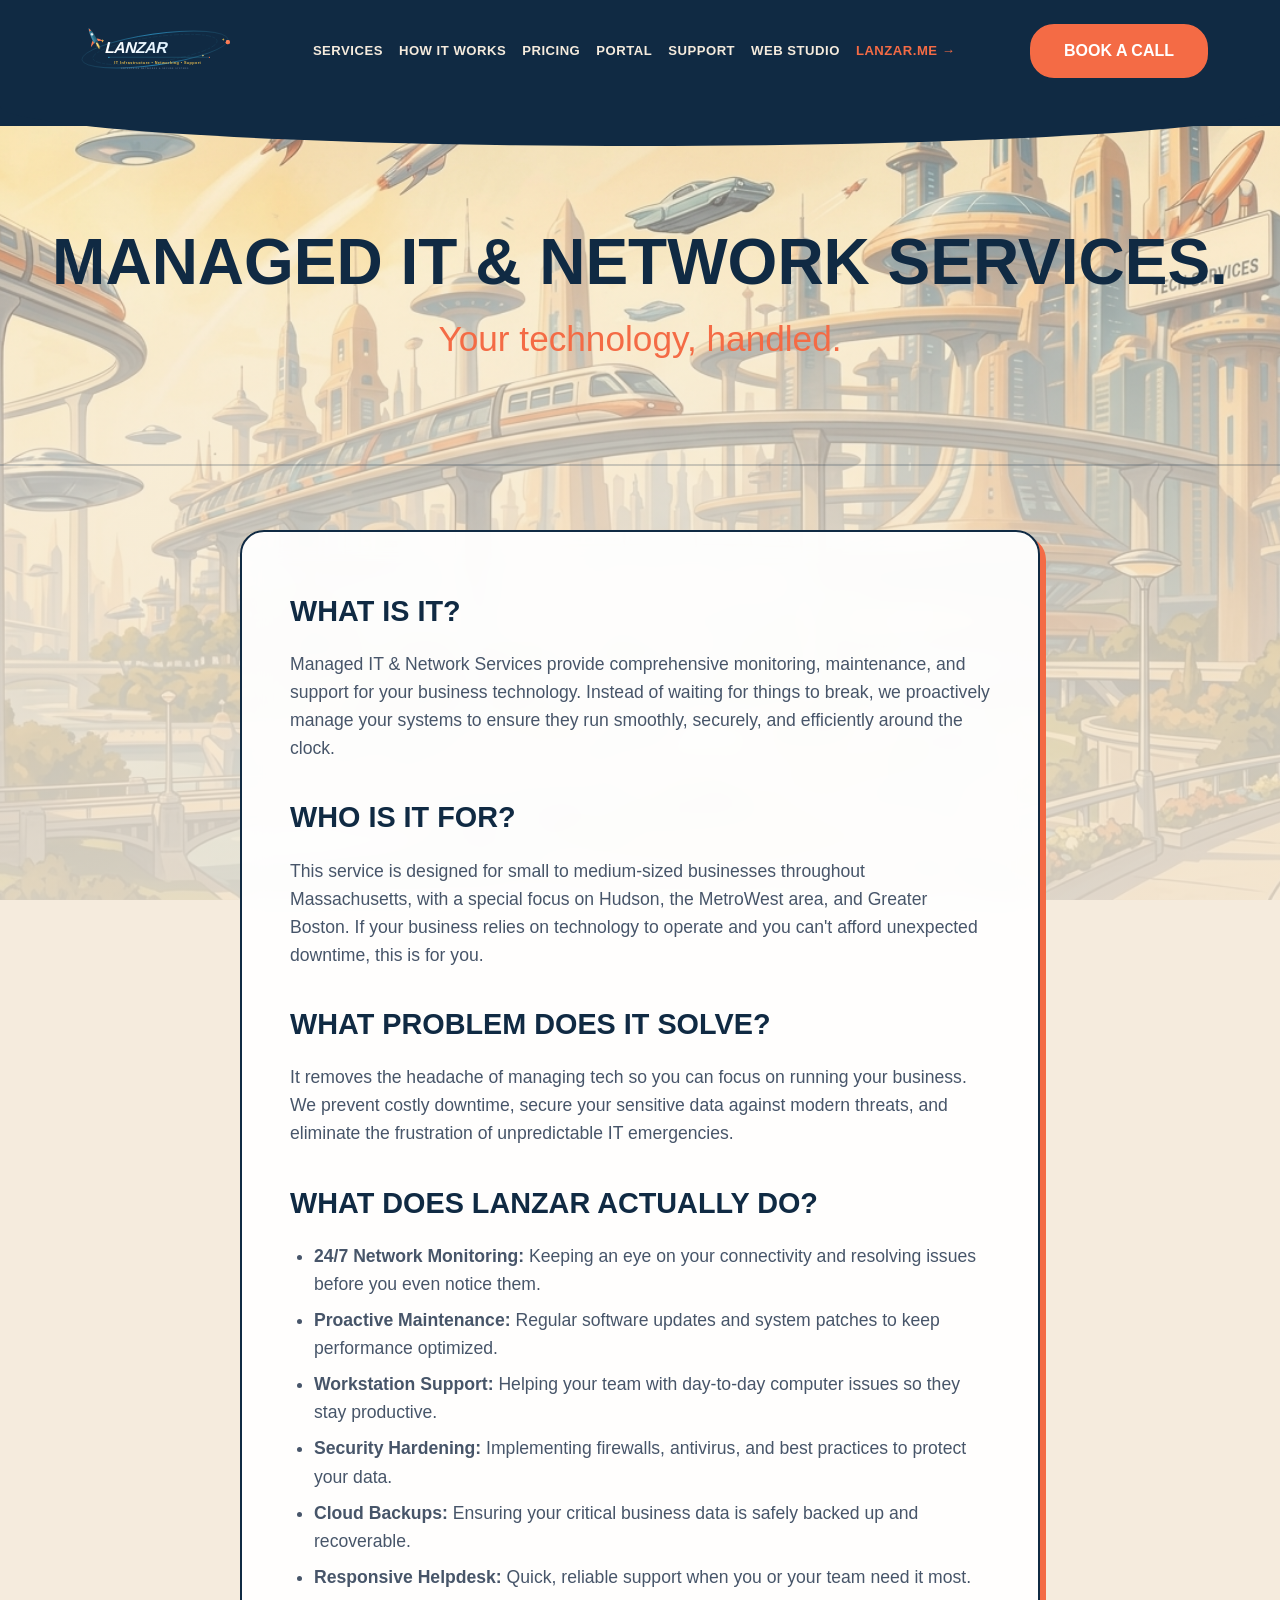
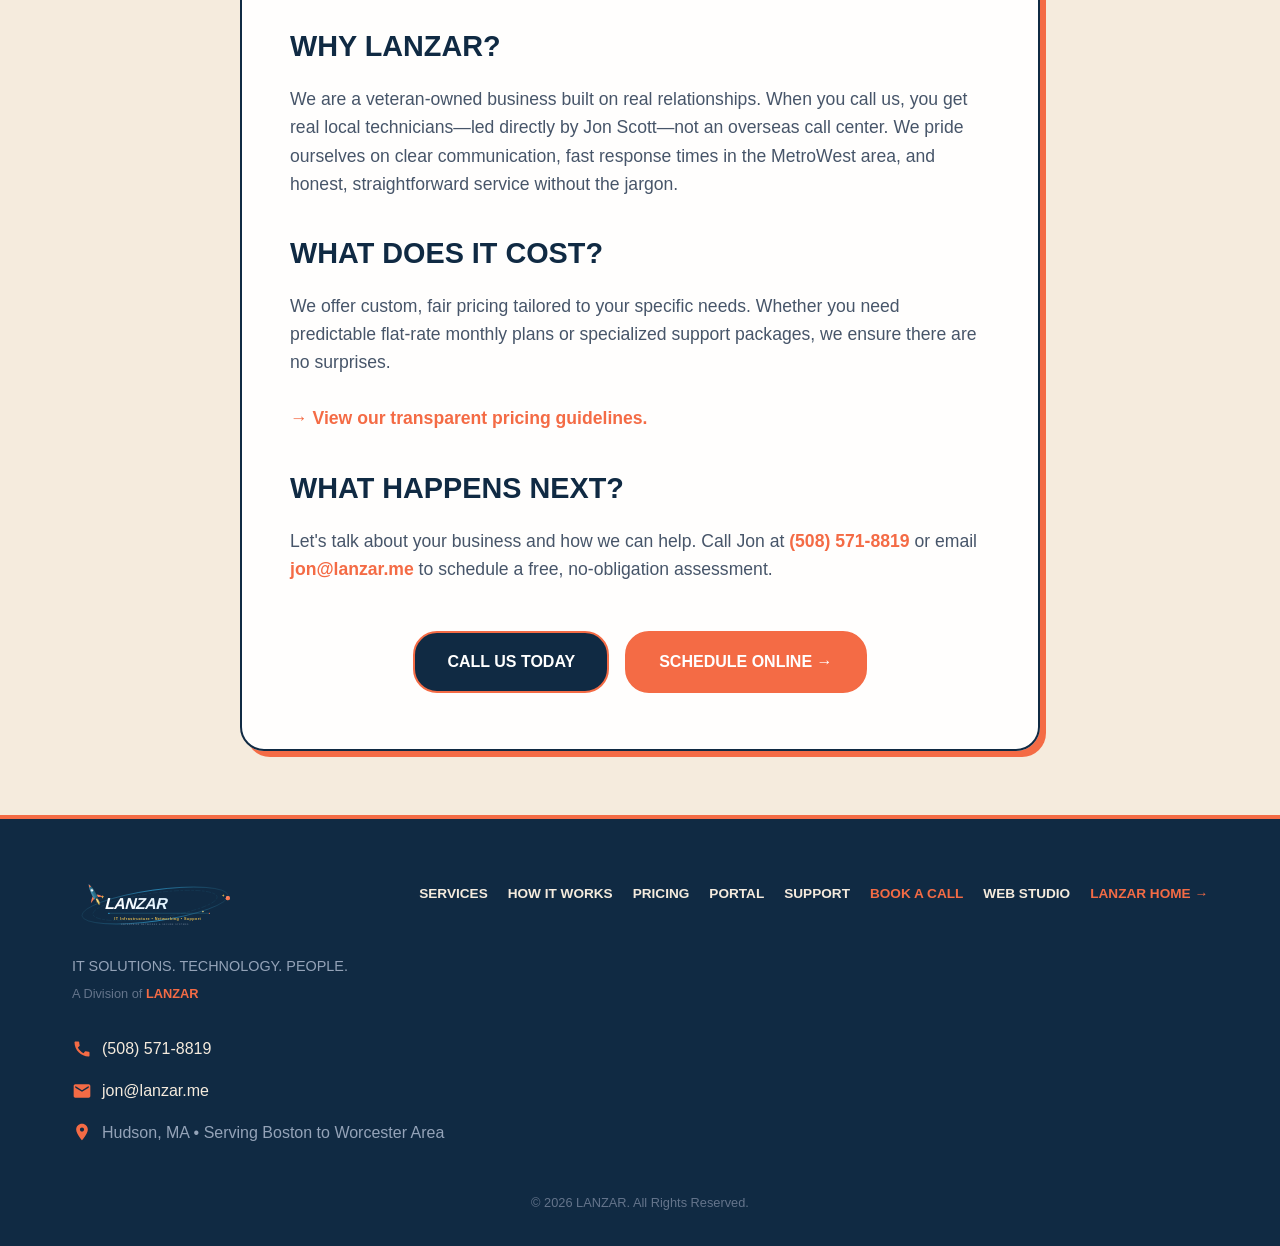
==== commit 2614c300: "chore(booking): switch Zoho Bookings to Calendly IT support consultation" ====
--- a/managed-it-support.html
+++ b/managed-it-support.html
@@ -54,7 +54,7 @@
       <a href="https://web.lanzar.me" target="_blank" rel="noopener noreferrer">Web Studio</a>
       <a href="https://lanzar.me" style="color:var(--color-primary); font-weight:800;" title="Return to LANZAR Corporate Home">LANZAR.me &rarr;</a>
     </nav>
-    <a href="https://lanzar.zohobookings.com/lanzar/#/lanzar" target="_blank" rel="noopener noreferrer" class="btn" style="position:relative; z-index:20;">BOOK A CALL</a>
+    <a href="https://calendly.com/jonny-scott79/it-support-consultation" target="_blank" rel="noopener noreferrer" class="btn" style="position:relative; z-index:20;">BOOK A CALL</a>
   </div>
 </header>
 
@@ -101,7 +101,7 @@
 
       <div style="text-align:center; margin-top:3rem; display:flex; justify-content:center; gap:1rem; flex-wrap:wrap;">
         <a href="tel:+15085718819" class="btn" style="background:var(--color-navy); color:white; border-radius:24px; display:inline-block; padding:1rem 2rem; text-decoration:none; font-weight:bold;">CALL US TODAY</a>
-        <a href="https://lanzar.zohobookings.com/lanzar/#/lanzar" target="_blank" rel="noopener noreferrer" class="btn" style="background:var(--color-primary); color:white; border-radius:24px; display:inline-block; padding:1rem 2rem; text-decoration:none; font-weight:bold;">SCHEDULE ONLINE &rarr;</a>
+        <a href="https://calendly.com/jonny-scott79/it-support-consultation" target="_blank" rel="noopener noreferrer" class="btn" style="background:var(--color-primary); color:white; border-radius:24px; display:inline-block; padding:1rem 2rem; text-decoration:none; font-weight:bold;">SCHEDULE ONLINE &rarr;</a>
       </div>
     </div>
   </section>
@@ -126,7 +126,7 @@
       <a href="tech-pricing.html" style="color:var(--color-cream); text-decoration:none;">Pricing</a>
       <a href="https://portal.lanzar.me" target="_blank" rel="noopener noreferrer" style="color:var(--color-cream); text-decoration:none;">Portal</a>
       <a href="https://tickets.lanzar.me" target="_blank" rel="noopener noreferrer" style="color:var(--color-cream); text-decoration:none;">Support</a>
-      <a href="https://lanzar.zohobookings.com/lanzar/#/lanzar" target="_blank" rel="noopener noreferrer" style="color:var(--color-primary); text-decoration:none;">Book a Call</a>
+      <a href="https://calendly.com/jonny-scott79/it-support-consultation" target="_blank" rel="noopener noreferrer" style="color:var(--color-primary); text-decoration:none;">Book a Call</a>
       <a href="https://web.lanzar.me" target="_blank" rel="noopener noreferrer" style="color:var(--color-cream); text-decoration:none;">Web Studio</a>
       <a href="https://lanzar.me" style="color:var(--color-primary); text-decoration:none;">LANZAR Home &rarr;</a>
     </div>
--- a/css/main.css
+++ b/css/main.css
@@ -1196,71 +1196,233 @@
 }
 
 /* Project Services Cards */
+/* ==========================================================================
+   Project & On-Demand Cards - Modern Redesign
+   ========================================================================== */
 .project-cards-grid {
     display: grid;
-    grid-template-columns: repeat(auto-fit, minmax(280px, 1fr));
-    gap: 1.5rem;
-    margin: 2rem 0;
+    grid-template-columns: repeat(auto-fit, minmax(320px, 1fr));
+    gap: 1.75rem;
+    margin: 2.5rem 0 3.5rem;
 }
 
 .project-item-card {
-    background: white;
-    border: 2px solid var(--color-navy);
-    border-radius: 16px;
+    background: rgba(255, 255, 255, 0.94);
+    backdrop-filter: blur(16px);
+    -webkit-backdrop-filter: blur(16px);
+    border: 1px solid rgba(16, 42, 67, 0.12);
+    border-radius: 20px;
     padding: 1.75rem;
-    box-shadow: 4px 4px 0px rgba(16, 42, 67, 0.1);
+    box-shadow: 0 10px 30px -5px rgba(16, 42, 67, 0.06), 0 2px 6px -1px rgba(16, 42, 67, 0.04);
     display: flex;
     flex-direction: column;
     justify-content: space-between;
-}
-
-.project-header-row {
+    transition: all 0.3s cubic-bezier(0.16, 1, 0.3, 1);
+    position: relative;
+    overflow: hidden;
+}
+
+.project-item-card::before {
+    content: '';
+    position: absolute;
+    top: 0;
+    left: 0;
+    right: 0;
+    height: 4px;
+    background: linear-gradient(90deg, #f46b45, #eea849);
+    opacity: 0;
+    transition: opacity 0.3s ease;
+}
+
+.project-item-card:hover {
+    transform: translateY(-6px);
+    background: #ffffff;
+    border-color: rgba(244, 107, 69, 0.35);
+    box-shadow: 0 22px 40px -10px rgba(16, 42, 67, 0.14), 0 4px 12px -2px rgba(16, 42, 67, 0.06);
+}
+
+.project-item-card:hover::before {
+    opacity: 1;
+}
+
+/* Card Top: Icon + Price Tag Row */
+.project-card-top {
     display: flex;
     justify-content: space-between;
-    align-items: flex-start;
-    gap: 1rem;
-    margin-bottom: 0.75rem;
-}
-
-.project-title {
+    align-items: center;
+    margin-bottom: 1.25rem;
+}
+
+.project-icon-badge {
+    width: 48px;
+    height: 48px;
+    border-radius: 14px;
+    background: linear-gradient(135deg, rgba(16, 42, 67, 0.07), rgba(16, 42, 67, 0.02));
+    border: 1px solid rgba(16, 42, 67, 0.1);
+    display: flex;
+    align-items: center;
+    justify-content: center;
+    color: var(--color-navy);
+    transition: all 0.3s ease;
+}
+
+.project-item-card:hover .project-icon-badge {
+    background: linear-gradient(135deg, rgba(244, 107, 69, 0.14), rgba(238, 168, 73, 0.08));
+    color: var(--color-primary);
+    border-color: rgba(244, 107, 69, 0.25);
+}
+
+.project-icon-badge svg {
+    width: 24px;
+    height: 24px;
+}
+
+/* Price Tags */
+.project-price-tag {
+    display: inline-flex;
+    flex-direction: column;
+    align-items: flex-end;
+    padding: 0.35rem 0.85rem;
+    border-radius: 12px;
+}
+
+.project-price-tag.starting {
+    background: rgba(244, 107, 69, 0.09);
+    border: 1px solid rgba(244, 107, 69, 0.25);
+}
+
+.project-price-tag.starting .price-caption {
+    font-size: 0.65rem;
+    text-transform: uppercase;
+    font-weight: 800;
+    letter-spacing: 0.05em;
+    color: #c2410c;
+    line-height: 1;
+}
+
+.project-price-tag.starting .price-amount {
     font-size: 1.2rem;
-    font-weight: 800;
-    text-transform: uppercase;
-    color: var(--color-navy);
-    margin: 0;
-}
-
-.project-price-badge {
-    background: rgba(244, 107, 69, 0.12);
-    color: var(--color-primary);
-    font-weight: 800;
-    font-size: 0.9rem;
-    padding: 0.3rem 0.75rem;
-    border-radius: 20px;
-    white-space: nowrap;
-    border: 1px solid rgba(244, 107, 69, 0.3);
-}
-
-.project-desc {
+    font-weight: 850;
+    color: #9a3412;
+    line-height: 1.1;
+    margin-top: 2px;
+}
+
+.project-price-tag.quoted {
+    background: rgba(15, 23, 42, 0.05);
+    border: 1px solid rgba(15, 23, 42, 0.12);
+}
+
+.project-price-tag.quoted .price-caption {
+    font-size: 0.65rem;
+    text-transform: uppercase;
+    font-weight: 750;
+    letter-spacing: 0.05em;
+    color: #64748b;
+    line-height: 1;
+}
+
+.project-price-tag.quoted .price-amount {
+    font-size: 0.95rem;
+    font-weight: 800;
+    color: #1e293b;
+    line-height: 1.1;
+    margin-top: 2px;
+}
+
+/* Card Title & Typography */
+.project-card-title {
+    font-size: 1.25rem;
+    font-weight: 800;
+    color: var(--color-navy);
+    margin: 0 0 0.5rem 0;
+    letter-spacing: -0.01em;
+    line-height: 1.3;
+}
+
+.project-card-desc {
     font-size: 0.92rem;
     color: #475569;
     line-height: 1.5;
-    margin: 0 0 1rem;
-}
-
-.project-bullets {
+    margin: 0 0 1.25rem 0;
+    min-height: 44px;
+}
+
+/* Features List with Styled Checks */
+.project-feature-list {
     list-style: none;
     padding: 0;
-    margin: 0;
-    font-size: 0.85rem;
+    margin: 0 0 1.5rem 0;
+    display: flex;
+    flex-direction: column;
+    gap: 0.65rem;
+}
+
+.project-feature-list li {
+    display: flex;
+    align-items: flex-start;
+    gap: 0.65rem;
+    font-size: 0.88rem;
     color: #334155;
-}
-
-.project-bullets li {
-    padding: 0.25rem 0;
-    display: flex;
-    align-items: center;
-    gap: 6px;
+    line-height: 1.4;
+}
+
+.feat-check {
+    flex-shrink: 0;
+    width: 18px;
+    height: 18px;
+    border-radius: 50%;
+    background: rgba(16, 185, 129, 0.12);
+    color: #059669;
+    display: inline-flex;
+    align-items: center;
+    justify-content: center;
+    margin-top: 1px;
+}
+
+.feat-check svg {
+    width: 12px;
+    height: 12px;
+}
+
+/* Card Action Footer */
+.project-card-footer {
+    margin-top: auto;
+    padding-top: 1rem;
+    border-top: 1px dashed rgba(226, 232, 240, 0.9);
+}
+
+.project-card-action-btn {
+    display: inline-flex;
+    align-items: center;
+    justify-content: space-between;
+    width: 100%;
+    padding: 0.75rem 1rem;
+    border-radius: 12px;
+    background: #f8fafc;
+    border: 1px solid #e2e8f0;
+    color: var(--color-navy);
+    font-size: 0.88rem;
+    font-weight: 750;
+    text-decoration: none;
+    transition: all 0.22s ease;
+}
+
+.project-card-action-btn:hover {
+    background: var(--color-navy);
+    color: #ffffff;
+    border-color: var(--color-navy);
+    box-shadow: 0 4px 12px rgba(16, 42, 67, 0.15);
+}
+
+.project-card-action-btn .btn-arrow {
+    width: 16px;
+    height: 16px;
+    transition: transform 0.22s ease;
+}
+
+.project-card-action-btn:hover .btn-arrow {
+    transform: translateX(4px);
 }
 
 /* Web Dev Separation Card */
@@ -1356,3 +1518,27 @@
         padding: 2rem;
     }
 }
+
+
+/* ==========================================================================
+   Global Site Footer - Dark Background
+   ========================================================================== */
+.site-footer {
+    background: var(--color-navy) !important;
+    color: white !important;
+    padding: 4rem 2rem 2.5rem;
+    border-top: 4px solid var(--color-primary);
+    position: relative;
+    overflow: hidden;
+    z-index: 10;
+}
+
+.site-footer a {
+    color: var(--color-cream);
+    text-decoration: none;
+    transition: color 0.2s ease;
+}
+
+.site-footer a:hover {
+    color: var(--color-primary);
+}
